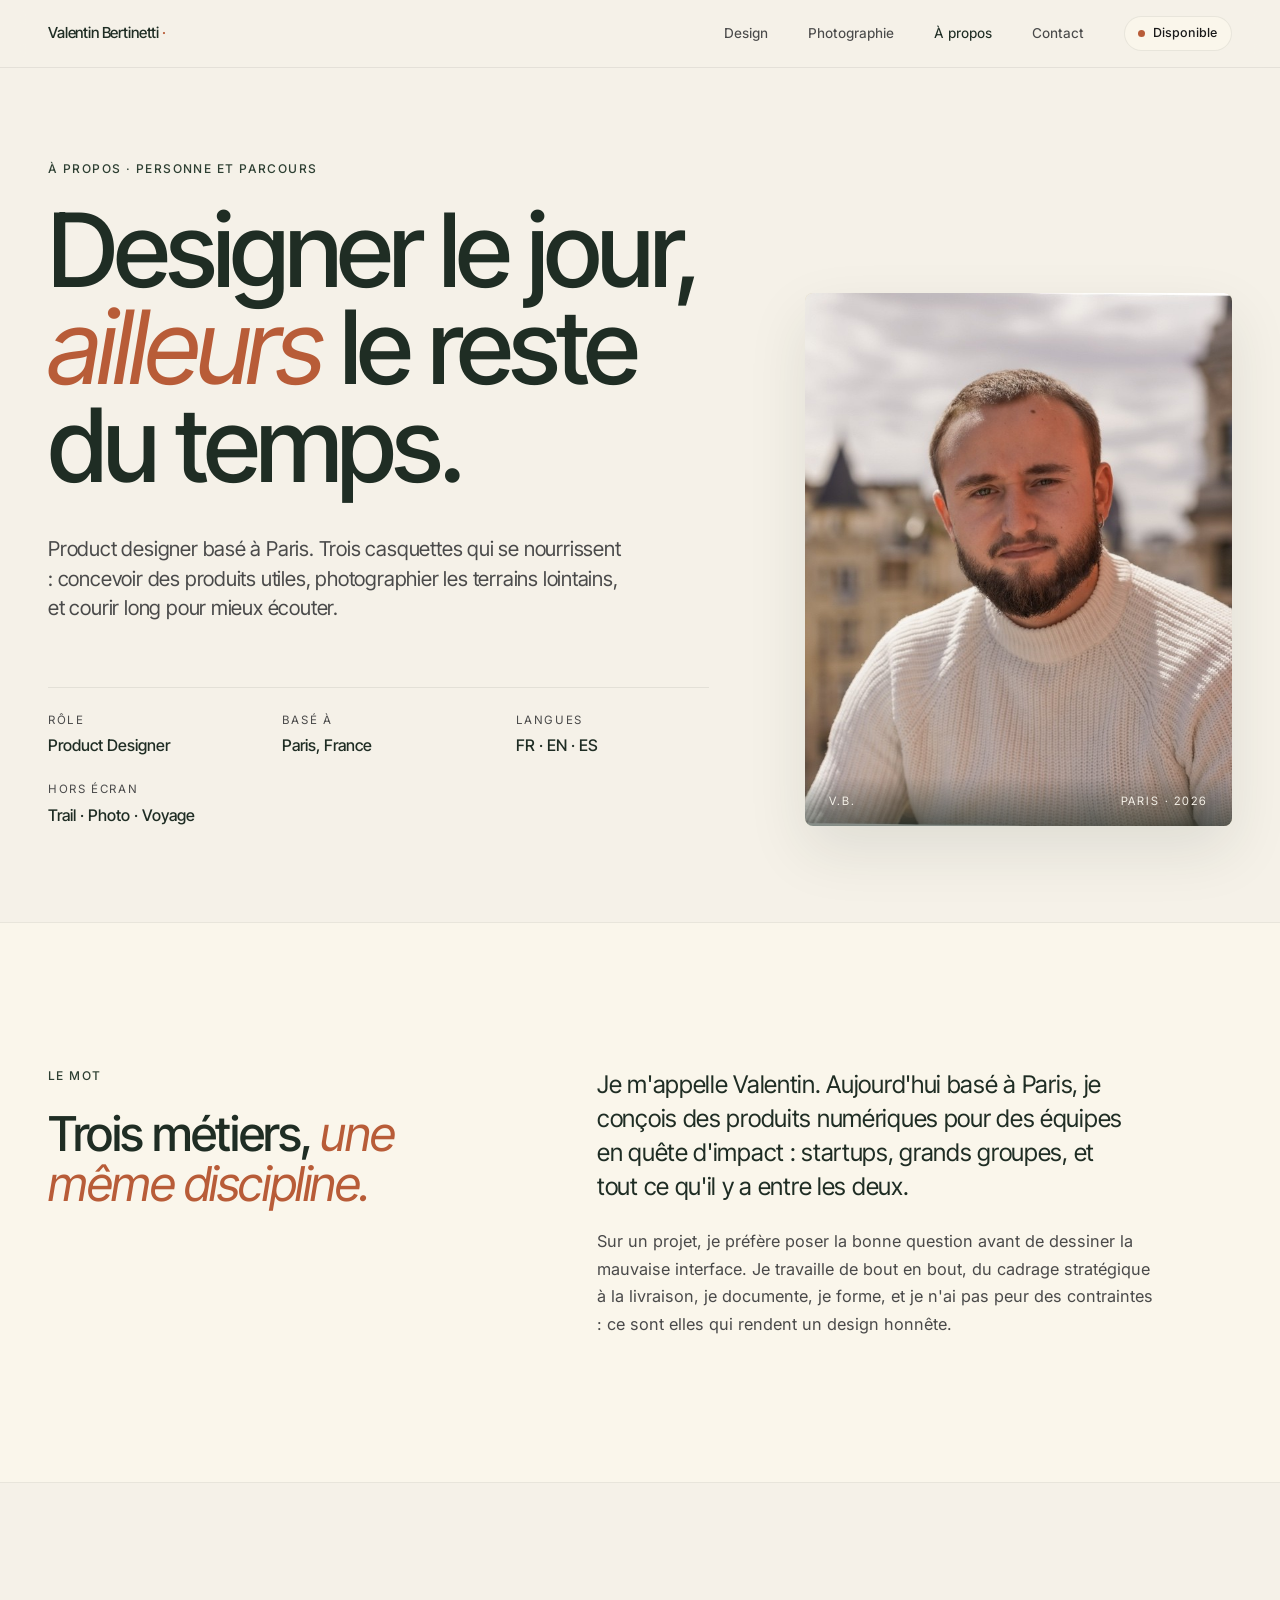
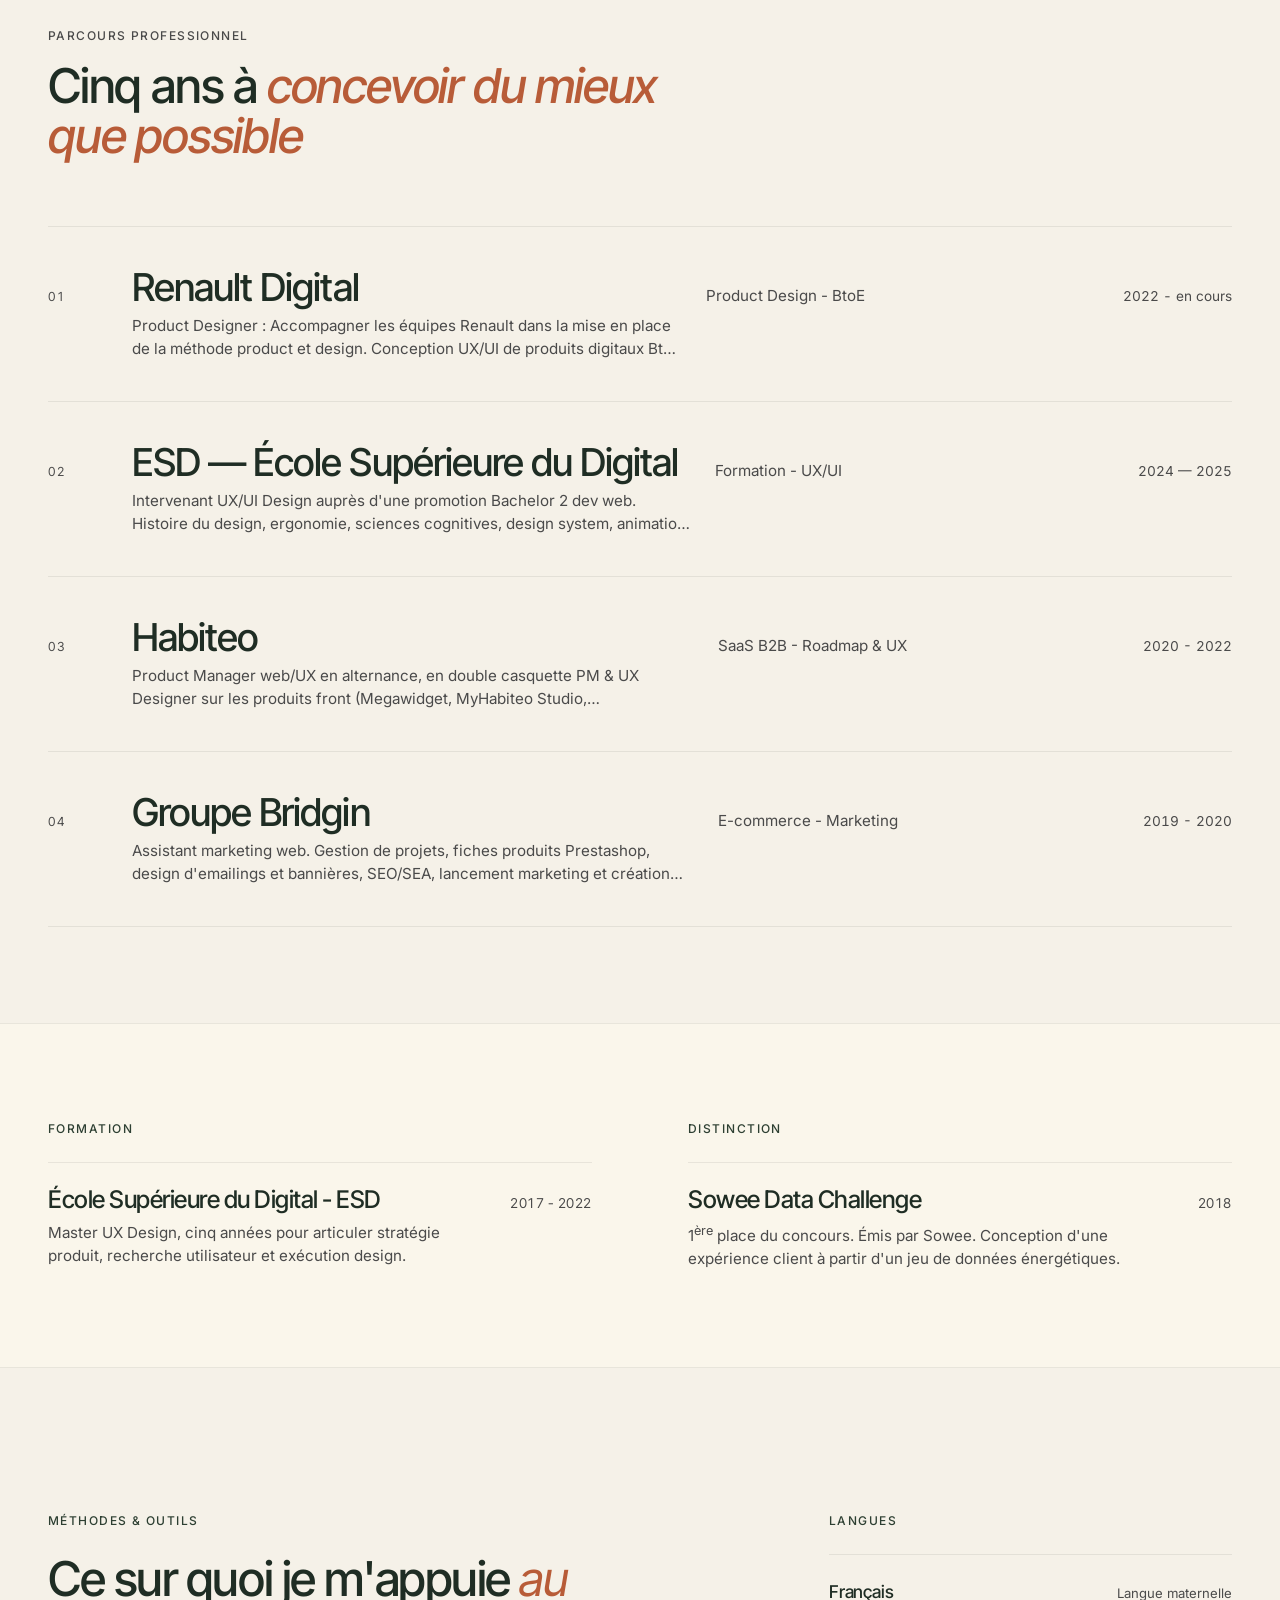
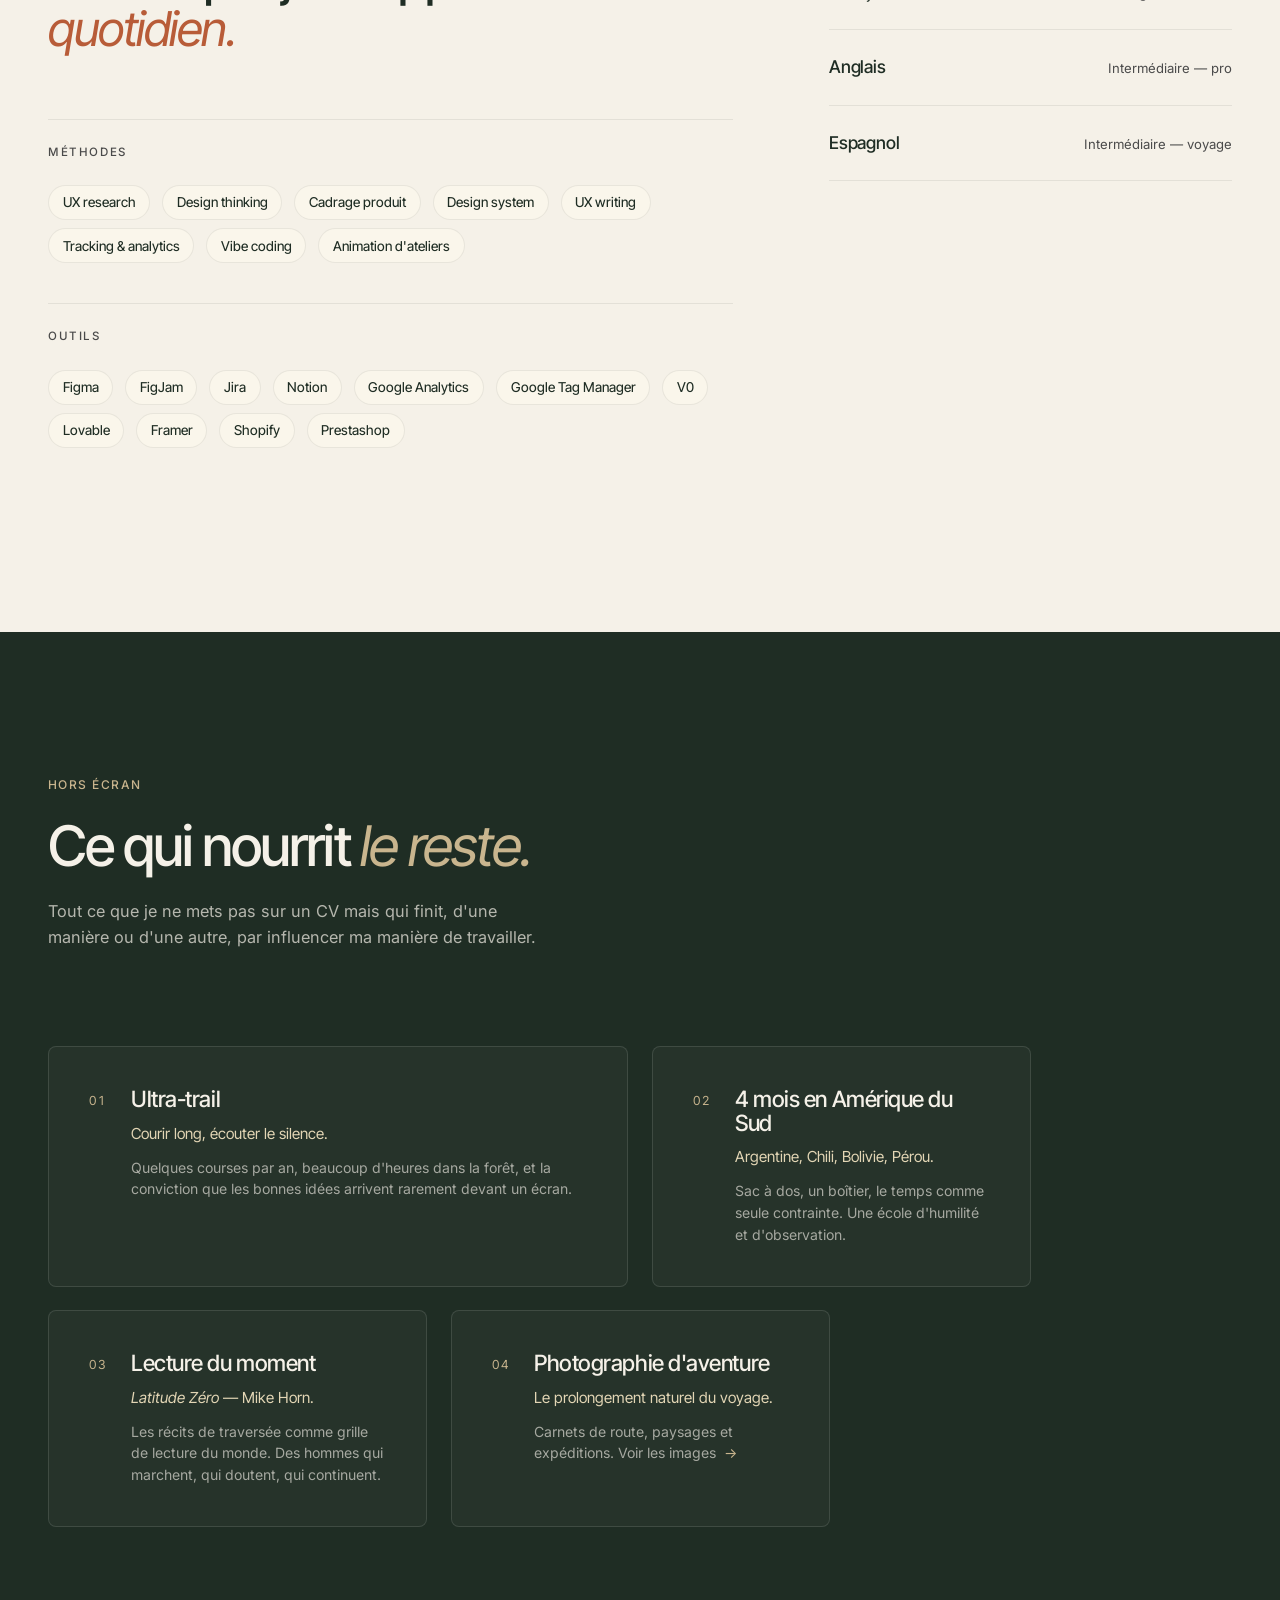
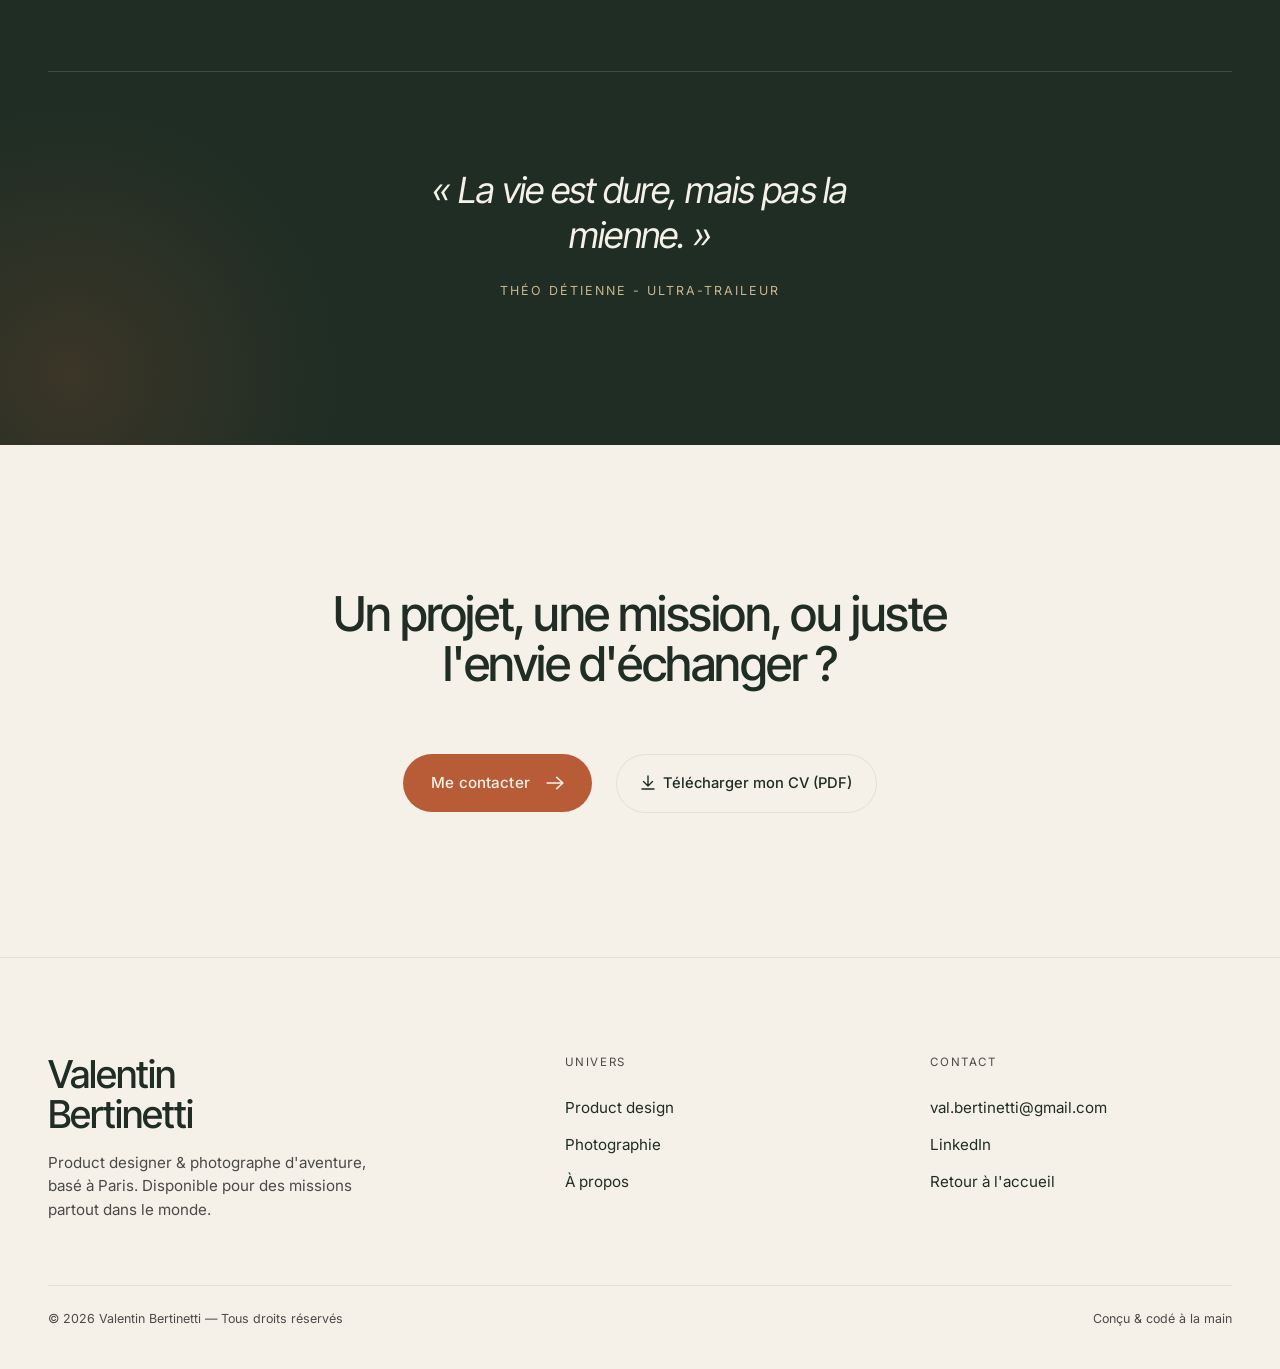
==== a-propos.html @ d08aafba "V1" ====
<!DOCTYPE html>
<html lang="fr">
<head>
    <meta name="robots" content="noindex">
    <meta charset="UTF-8">
    <meta name="viewport" content="width=device-width, initial-scale=1.0">
    <title>Valentin Bertinetti — À propos</title>
    <meta name="description" content="Product designer, photographe d'aventure et ultra-traileur. Parcours, valeurs et hors-écran de Valentin Bertinetti.">

    <link rel="preconnect" href="https://fonts.googleapis.com">
    <link rel="preconnect" href="https://fonts.gstatic.com" crossorigin>
    <link href="https://fonts.googleapis.com/css2?family=Inter+Tight:ital,wght@0,400;0,500;0,600;1,400&family=Inter:wght@400;450;500&display=swap" rel="stylesheet">

    <link rel="stylesheet" href="assets/css/styles.css">
</head>
<body class="page">

    <header class="site-header">
        <div class="site-header__inner">
            <a href="index.html" class="site-header__brand">
                Valentin Bertinetti<span class="site-header__brand-mark"> ·</span>
            </a>
            <nav class="site-header__nav" aria-label="Navigation principale">
                <a href="design.html" class="site-header__link site-header__link--secondary">Design</a>
                <a href="photography.html" class="site-header__link site-header__link--secondary">Photographie</a>
                <a href="a-propos.html" class="site-header__link is-active">À propos</a>
                <a href="#contact" class="site-header__link site-header__link--secondary">Contact</a>
                <a href="#contact" class="site-header__status">
                    <span class="site-header__status-dot"></span>
                    <span>Disponible</span>
                </a>
                <button class="site-header__burger" aria-label="Ouvrir le menu" aria-expanded="false" aria-controls="site-nav-overlay" type="button">
                    <span class="site-header__burger-line"></span>
                    <span class="site-header__burger-line"></span>
                </button>
            </nav>
        </div>

        <!-- Overlay menu mobile -->
        <div class="site-header__overlay" id="site-nav-overlay" aria-hidden="true">
            <nav class="site-header__overlay-nav" aria-label="Menu mobile">
                <ul class="site-header__overlay-list">
                    <li><a href="design.html" class="site-header__overlay-link "><span class="site-header__overlay-list-num">01</span>Design</a></li>
                    <li><a href="photography.html" class="site-header__overlay-link "><span class="site-header__overlay-list-num">02</span>Photographie</a></li>
                    <li><a href="a-propos.html" class="site-header__overlay-link is-active"><span class="site-header__overlay-list-num">03</span>À propos</a></li>
                    <li><a href="#contact" class="site-header__overlay-link"><span class="site-header__overlay-list-num">04</span>Contact</a></li>
                </ul>
            </nav>
            <div class="site-header__overlay-footer">
                <a href="mailto:val.bertinetti@gmail.com">val.bertinetti@gmail.com</a>
                <a href="https://www.linkedin.com/in/valentin-bertinetti/" target="_blank" rel="noopener noreferrer">LinkedIn</a>
            </div>
        </div>
    </header>

    <main>

        <!-- Hero -->
        <section class="about-hero">
            <div class="about-hero__inner">

                <div class="about-hero__text">
                    <div class="about-hero__eyebrow eyebrow reveal">À propos · Personne et parcours</div>
                    <h1 class="about-hero__title reveal reveal-delay-1">
                        Designer le jour,<br>
                        <em>ailleurs</em> le reste du temps.
                    </h1>
                    <p class="about-hero__lead reveal reveal-delay-2">
                        Product designer basé à Paris. Trois casquettes qui se nourrissent : concevoir des produits utiles, photographier les terrains lointains, et courir long pour mieux écouter.
                    </p>

                    <div class="about-hero__meta reveal reveal-delay-3">
                        <div class="about-hero__meta-item">
                            <span class="about-hero__meta-label">Rôle</span>
                            <span class="about-hero__meta-value">Product Designer</span>
                        </div>
                        <div class="about-hero__meta-item">
                            <span class="about-hero__meta-label">Basé à</span>
                            <span class="about-hero__meta-value">Paris, France</span>
                        </div>
                        <div class="about-hero__meta-item">
                            <span class="about-hero__meta-label">Langues</span>
                            <span class="about-hero__meta-value">FR · EN · ES</span>
                        </div>
                        <div class="about-hero__meta-item">
                            <span class="about-hero__meta-label">Hors écran</span>
                            <span class="about-hero__meta-value">Trail · Photo · Voyage</span>
                        </div>
                    </div>
                </div>

                <div class="about-hero__portrait reveal reveal-delay-2">
                    <img src="assets/images/portrait-valentin.jpg" alt="Portrait de Valentin Bertinetti" loading="eager" />
                    <div class="about-hero__portrait-caption" aria-hidden="true">
                        <span>V.B.</span>
                        <span>Paris · 2026</span>
                    </div>
                </div>

            </div>
        </section>

        <!-- Le mot — narratif -->
        <section class="about-word">
            <div class="about-word__inner">
                <div class="about-word__col-aside reveal">
                    <div class="eyebrow about-word__eyebrow">Le mot</div>
                    <h2 class="about-word__title">
                        Trois métiers, <em>une même discipline.</em>
                    </h2>
                </div>

                <div class="about-word__col-main">
                    <p class="about-word__lead reveal">
                        Je m'appelle Valentin. Aujourd'hui basé à Paris, je conçois des produits numériques pour des équipes en quête d'impact : startups, grands groupes, et tout ce qu'il y a entre les deux.
                    </p>
                    <p class="about-word__body reveal">
                        Sur un projet, je préfère poser la bonne question avant de dessiner la mauvaise interface. Je travaille de bout en bout, du cadrage stratégique à la livraison, je documente, je forme, et je n'ai pas peur des contraintes : ce sont elles qui rendent un design honnête.
                    </p>
                </div>
            </div>
        </section>

        <!-- Parcours — index éditorial -->
        <section class="about-cv" id="parcours">
            <header class="palt-header reveal">
                <span class="eyebrow">Parcours professionnel</span>
                <h2 class="palt-header__title">Cinq ans à <em>concevoir du mieux que possible</em></h2>
            </header>

            <ul class="pindex__list">

                <li class="pindex__item reveal">
                    <div class="pindex__link pindex__link--static">
                        <span class="pindex__num">01</span>
                        <div class="pindex__main">
                            <span class="pindex__title">Renault Digital</span>
                            <p class="pindex__desc">Product Designer : Accompagner les équipes Renault dans la mise en place de la méthode product et design. Conception UX/UI de produits digitaux BtoE : arborescence, parcours, contenu, UI, vibe coding et acculturation design des équipes projet.</p>
                        </div>
                        <span class="pindex__cat">Product Design - BtoE</span>
                        <span class="pindex__year">2022 - en cours</span>
                    </div>
                </li>

                <li class="pindex__item reveal">
                    <div class="pindex__link pindex__link--static">
                        <span class="pindex__num">02</span>
                        <div class="pindex__main">
                            <span class="pindex__title">ESD — École Supérieure du Digital</span>
                            <p class="pindex__desc">Intervenant UX/UI Design auprès d'une promotion Bachelor 2 dev web. Histoire du design, ergonomie, sciences cognitives, design system, animation d'un projet de design, d'un cours d'UI étendu à un programme UX/UI complet.</p>
                        </div>
                        <span class="pindex__cat">Formation - UX/UI</span>
                        <span class="pindex__year">2024 — 2025</span>
                    </div>
                </li>

                <li class="pindex__item reveal">
                    <div class="pindex__link pindex__link--static">
                        <span class="pindex__num">03</span>
                        <div class="pindex__main">
                            <span class="pindex__title">Habiteo</span>
                            <p class="pindex__desc">Product Manager web/UX en alternance, en double casquette PM &amp; UX Designer sur les produits front (Megawidget, MyHabiteo Studio, Configurateur). Recherche utilisateur, prototypage, backlog, spécifications, tracking GTM, formation des équipes.</p>
                        </div>
                        <span class="pindex__cat">SaaS B2B - Roadmap &amp; UX</span>
                        <span class="pindex__year">2020 - 2022</span>
                    </div>
                </li>

                <li class="pindex__item reveal">
                    <div class="pindex__link pindex__link--static">
                        <span class="pindex__num">04</span>
                        <div class="pindex__main">
                            <span class="pindex__title">Groupe Bridgin</span>
                            <p class="pindex__desc">Assistant marketing web. Gestion de projets, fiches produits Prestashop, design d'emailings et bannières, SEO/SEA, lancement marketing et création vidéo motion design. Premiers réflexes produit en environnement e-commerce.</p>
                        </div>
                        <span class="pindex__cat">E-commerce - Marketing</span>
                        <span class="pindex__year">2019 - 2020</span>
                    </div>
                </li>

            </ul>
        </section>

        <!-- Formation & distinction -->
        <section class="about-edu" id="formation">
            <div class="about-edu__inner">

                <div class="about-edu__block reveal">
                    <div class="eyebrow about-edu__eyebrow">Formation</div>
                    <div class="about-edu__row">
                        <div class="about-edu__main">
                            <h3 class="about-edu__title">École Supérieure du Digital - ESD</h3>
                            <p class="about-edu__desc">Master UX Design, cinq années pour articuler stratégie produit, recherche utilisateur et exécution design.</p>
                        </div>
                        <span class="about-edu__year">2017 - 2022</span>
                    </div>
                </div>

                <div class="about-edu__block reveal">
                    <div class="eyebrow about-edu__eyebrow">Distinction</div>
                    <div class="about-edu__row">
                        <div class="about-edu__main">
                            <h3 class="about-edu__title">Sowee Data Challenge</h3>
                            <p class="about-edu__desc">1<sup>ère</sup> place du concours. Émis par Sowee. Conception d'une expérience client à partir d'un jeu de données énergétiques.</p>
                        </div>
                        <span class="about-edu__year">2018</span>
                    </div>
                </div>

            </div>
        </section>

        <!-- Compétences & langues -->
        <section class="about-skills">
            <div class="about-skills__inner">

                <div class="about-skills__col reveal">
                    <div class="eyebrow about-skills__eyebrow">Méthodes &amp; outils</div>
                    <h2 class="about-skills__title">Ce sur quoi je m'appuie <em>au quotidien.</em></h2>

                    <div class="about-skills__group">
                        <span class="about-skills__group-label">Méthodes</span>
                        <ul class="about-skills__chips">
                            <li>UX research</li>
                            <li>Design thinking</li>
                            <li>Cadrage produit</li>
                            <li>Design system</li>
                            <li>UX writing</li>
                            <li>Tracking &amp; analytics</li>
                            <li>Vibe coding</li>
                            <li>Animation d'ateliers</li>
                        </ul>
                    </div>

                    <div class="about-skills__group">
                        <span class="about-skills__group-label">Outils</span>
                        <ul class="about-skills__chips">
                            <li>Figma</li>
                            <li>FigJam</li>
                            <li>Jira</li>
                            <li>Notion</li>
                            <li>Google Analytics</li>
                            <li>Google Tag Manager</li>
                            <li>V0</li>
                            <li>Lovable</li>
                            <li>Framer</li>
                            <li>Shopify</li>
                            <li>Prestashop</li>
                        </ul>
                    </div>
                </div>

                <div class="about-skills__col about-skills__col--aside reveal">
                    <div class="eyebrow about-skills__eyebrow">Langues</div>
                    <ul class="about-langs">
                        <li class="about-langs__item">
                            <span class="about-langs__name">Français</span>
                            <span class="about-langs__level">Langue maternelle</span>
                        </li>
                        <li class="about-langs__item">
                            <span class="about-langs__name">Anglais</span>
                            <span class="about-langs__level">Intermédiaire — pro</span>
                        </li>
                        <li class="about-langs__item">
                            <span class="about-langs__name">Espagnol</span>
                            <span class="about-langs__level">Intermédiaire — voyage</span>
                        </li>
                    </ul>
                </div>

            </div>
        </section>

        <!-- Hors écran -->
        <section class="about-offscreen" id="hors-ecran">
            <div class="about-offscreen__inner">

                <header class="about-offscreen__header reveal">
                    <div class="eyebrow about-offscreen__eyebrow">Hors écran</div>
                    <h2 class="about-offscreen__title">Ce qui nourrit <em>le reste.</em></h2>
                    <p class="about-offscreen__intro">
                        Tout ce que je ne mets pas sur un CV mais qui finit, d'une manière ou d'une autre, par influencer ma manière de travailler.
                    </p>
                </header>

                <ul class="about-offscreen__list">

                    <li class="about-card about-card--lg reveal">
                        <span class="about-card__num">01</span>
                        <div class="about-card__body">
                            <h3 class="about-card__name">Ultra-trail</h3>
                            <p class="about-card__lead">Courir long, écouter le silence.</p>
                            <p class="about-card__desc">Quelques courses par an, beaucoup d'heures dans la forêt, et la conviction que les bonnes idées arrivent rarement devant un écran.</p>
                        </div>
                    </li>

                    <li class="about-card reveal">
                        <span class="about-card__num">02</span>
                        <div class="about-card__body">
                            <h3 class="about-card__name">4 mois en Amérique du Sud</h3>
                            <p class="about-card__lead">Argentine, Chili, Bolivie, Pérou.</p>
                            <p class="about-card__desc">Sac à dos, un boîtier, le temps comme seule contrainte. Une école d'humilité et d'observation.</p>
                        </div>
                    </li>

                    <li class="about-card reveal">
                        <span class="about-card__num">03</span>
                        <div class="about-card__body">
                            <h3 class="about-card__name">Lecture du moment</h3>
                            <p class="about-card__lead"><em>Latitude Zéro</em> — Mike Horn.</p>
                            <p class="about-card__desc">Les récits de traversée comme grille de lecture du monde. Des hommes qui marchent, qui doutent, qui continuent.</p>
                        </div>
                    </li>

                    <li class="about-card about-card--link reveal">
                        <a href="photography.html" class="about-card__link">
                            <span class="about-card__num">04</span>
                            <div class="about-card__body">
                                <h3 class="about-card__name">Photographie d'aventure</h3>
                                <p class="about-card__lead">Le prolongement naturel du voyage.</p>
                                <p class="about-card__desc">Carnets de route, paysages et expéditions. Voir les images <span class="about-card__arrow">→</span></p>
                            </div>
                        </a>
                    </li>

                </ul>

                <figure class="about-quote reveal">
                    <blockquote class="about-quote__text">
                        « La vie est dure, mais pas la mienne. »
                    </blockquote>
                    <figcaption class="about-quote__cite">
                        Théo Détienne - ultra-traileur
                    </figcaption>
                </figure>

            </div>
        </section>

        <!-- CTA final -->
        <section class="about-contact" id="contact">
            <div class="about-contact__inner reveal">
                <p class="about-contact__text">
                    Un projet, une mission, ou juste l'envie d'échanger ?
                </p>
                <div class="about-contact__actions">
                    <a href="mailto:val.bertinetti@gmail.com" class="cta-button">
                        Me contacter
                        <svg class="cta-button__arrow" width="18" height="14" viewBox="0 0 16 12" fill="none" xmlns="http://www.w3.org/2000/svg" aria-hidden="true">
                            <path d="M9.5 1L15 6M15 6L9.5 11M15 6H1" stroke="currentColor" stroke-width="1.4" stroke-linecap="round" stroke-linejoin="round"/>
                        </svg>
                    </a>
                    <a href="assets/cv/cv-valentin-bertinetti.pdf" class="about-contact__secondary" download>
                        <svg width="14" height="16" viewBox="0 0 14 16" fill="none" xmlns="http://www.w3.org/2000/svg" aria-hidden="true">
                            <path d="M7 1V11M7 11L2.5 6.5M7 11L11.5 6.5M1 14H13" stroke="currentColor" stroke-width="1.4" stroke-linecap="round" stroke-linejoin="round"/>
                        </svg>
                        Télécharger mon CV (PDF)
                    </a>
                </div>
            </div>
        </section>

    </main>

    <footer class="site-footer">
        <div class="site-footer__inner">
            <div>
                <div class="site-footer__brand-name">Valentin<br>Bertinetti</div>
                <p class="site-footer__tagline">Product designer & photographe d'aventure, basé à Paris. Disponible pour des missions partout dans le monde.</p>
            </div>
            <div>
                <div class="site-footer__col-title">Univers</div>
                <ul class="site-footer__list">
                    <li><a href="design.html">Product design</a></li>
                    <li><a href="photography.html">Photographie</a></li>
                    <li><a href="a-propos.html">À propos</a></li>
                </ul>
            </div>
            <div>
                <div class="site-footer__col-title">Contact</div>
                <ul class="site-footer__list">
                    <li><a href="mailto:val.bertinetti@gmail.com">val.bertinetti@gmail.com</a></li>
                    <li><a href="https://www.linkedin.com/in/valentin-bertinetti/" target="_blank" rel="noopener noreferrer">LinkedIn</a></li>
                    <li><a href="index.html">Retour à l'accueil</a></li>
                </ul>
            </div>
        </div>
        <div class="site-footer__bottom">
            <span>© 2026 Valentin Bertinetti — Tous droits réservés</span>
            <span>Conçu &amp; codé à la main</span>
        </div>
    </footer>

    <script src="assets/js/main.js" defer></script>
</body>
</html>
---- assets/css/styles.css ----
/* ============================================
   Valentin Bertinetti — Portfolio
   Design tokens & shared styles
   ============================================ */

:root {
    /* Couleurs */
    --color-ivory: #F5F1E8;
    --color-ivory-soft: #FAF6EB;
    --color-forest: #2D3F32;
    --color-forest-deep: #1F2D24;
    --color-sand: #C9B58E;
    --color-sand-soft: #E3D6B5;
    --color-ink: #1A1A1A;
    --color-ink-soft: #4A4A4A;
    --color-ember: #B85C38;
    --color-line: rgba(26, 26, 26, 0.08);

    /* Typographie */
    --font-display: 'Inter Tight', -apple-system, BlinkMacSystemFont, system-ui, sans-serif;
    --font-body: 'Inter', -apple-system, BlinkMacSystemFont, system-ui, sans-serif;

    /* Espacements */
    --space-3xs: 0.25rem;
    --space-2xs: 0.5rem;
    --space-xs: 0.75rem;
    --space-sm: 1rem;
    --space-md: 1.5rem;
    --space-lg: 2.5rem;
    --space-xl: 4rem;
    --space-2xl: 6rem;
    --space-3xl: 9rem;

    /* Layout */
    --max-width: 1440px;
    --gutter: clamp(1.25rem, 4vw, 3rem);
    --radius-sm: 4px;
    --radius-md: 8px;
    --radius-lg: 16px;

    /* Animations */
    --ease-out: cubic-bezier(0.22, 1, 0.36, 1);
    --ease-in-out: cubic-bezier(0.65, 0, 0.35, 1);
    --duration-fast: 200ms;
    --duration-base: 400ms;
    --duration-slow: 800ms;
}

/* ============================================
   Reset & base
   ============================================ */
*,
*::before,
*::after {
    margin: 0;
    padding: 0;
    box-sizing: border-box;
}

html {
    scroll-behavior: smooth;
    -webkit-font-smoothing: antialiased;
    -moz-osx-font-smoothing: grayscale;
    text-rendering: optimizeLegibility;
}

body {
    font-family: var(--font-body);
    font-size: 16px;
    line-height: 1.5;
    color: var(--color-ink);
    background: var(--color-ivory);
    overflow-x: hidden;
}

img {
    max-width: 100%;
    display: block;
}

a {
    color: inherit;
    text-decoration: none;
}

button {
    font-family: inherit;
    cursor: pointer;
    border: none;
    background: none;
    color: inherit;
}

::selection {
    background: var(--color-forest);
    color: var(--color-ivory);
}

/* ============================================
   Typographie
   ============================================ */
h1, h2, h3, h4, h5 {
    font-family: var(--font-display);
    font-weight: 500;
    letter-spacing: -0.02em;
    line-height: 1.05;
    color: var(--color-forest-deep);
}

.eyebrow {
    font-size: 0.75rem;
    font-weight: 500;
    letter-spacing: 0.12em;
    text-transform: uppercase;
    color: var(--color-ink-soft);
}

/* ============================================
   Layout helpers
   ============================================ */
.container {
    max-width: var(--max-width);
    margin: 0 auto;
    padding: 0 var(--gutter);
}

/* ============================================
   HOMEPAGE — Split 50/50
   ============================================ */
.home {
    height: 100vh;
    height: 100dvh;
    overflow: hidden;
    position: relative;
}

.home__brand {
    position: fixed;
    top: var(--space-md);
    left: var(--gutter);
    z-index: 10;
    font-family: var(--font-display);
    font-weight: 500;
    font-size: 0.95rem;
    letter-spacing: -0.01em;
    color: var(--color-ivory);
    mix-blend-mode: difference;
}

.home__status {
    position: fixed;
    top: var(--space-md);
    right: var(--gutter);
    z-index: 10;
    display: flex;
    align-items: center;
    gap: var(--space-2xs);
    padding: 0.5rem 0.85rem;
    background: var(--color-ivory);
    border: 1px solid var(--color-line);
    border-radius: 100px;
    font-size: 0.78rem;
    font-weight: 500;
    color: var(--color-ink);
    transition: transform var(--duration-base) var(--ease-out);
}

.home__status:hover {
    transform: translateY(-2px);
}

.home__status-dot {
    width: 7px;
    height: 7px;
    background: var(--color-ember);
    border-radius: 50%;
    box-shadow: 0 0 0 0 rgba(184, 92, 56, 0.6);
    animation: pulse 2.4s var(--ease-out) infinite;
}

@keyframes pulse {
    0%, 100% { box-shadow: 0 0 0 0 rgba(184, 92, 56, 0.6); }
    50% { box-shadow: 0 0 0 6px rgba(184, 92, 56, 0); }
}

.split {
    display: flex;
    height: 100vh;
    height: 100dvh;
    width: 100%;
    position: relative;
}

.split__half {
    flex: 1;
    position: relative;
    overflow: hidden;
    display: flex;
    align-items: flex-end;
    transition: flex var(--duration-slow) var(--ease-out);
    cursor: pointer;
}

.split__half::before {
    content: '';
    position: absolute;
    inset: 0;
    background: linear-gradient(180deg, rgba(31, 45, 36, 0.25) 0%, rgba(31, 45, 36, 0.85) 100%);
    z-index: 2;
    transition: background var(--duration-base) var(--ease-out);
}

.split__media {
    position: absolute;
    inset: 0;
    z-index: 1;
    background-size: cover;
    background-position: center;
    transition: transform var(--duration-slow) var(--ease-out);
    will-change: transform;
}

.split__half--design .split__media {
    background-image: linear-gradient(135deg, #2D3F32 0%, #4A6B52 100%),
                      url("/Users/bertinettivalentin/Portefolio/assets/images/threepercent.png");
    background-blend-mode: multiply;
    background-image: url("/Users/bertinettivalentin/Portefolio/assets/images/threepercent.png");
}

.split__half--photo .split__media {
    background-image: url('/Users/bertinettivalentin/Portefolio/assets/images/salkantay.jpg');
}

.split__half:hover {
    flex: 1.4;
}

.split__half:hover .split__media {
    transform: scale(1.04);
}

.split__half:hover::before {
    background: linear-gradient(180deg, rgba(31, 45, 36, 0.15) 0%, rgba(31, 45, 36, 0.7) 100%);
}

.split__content {
    position: relative;
    z-index: 3;
    padding: var(--gutter);
    padding-bottom: var(--space-xl);
    width: 100%;
    color: var(--color-ivory);
}

.split__eyebrow {
    font-size: 0.72rem;
    font-weight: 500;
    letter-spacing: 0.16em;
    text-transform: uppercase;
    color: var(--color-sand-soft);
    margin-bottom: var(--space-sm);
    opacity: 0.85;
}

.split__title {
    font-family: var(--font-display);
    font-weight: 500;
    font-size: clamp(2.5rem, 6vw, 5rem);
    letter-spacing: -0.025em;
    line-height: 0.95;
    color: var(--color-ivory);
    margin-bottom: var(--space-md);
    transition: transform var(--duration-base) var(--ease-out);
}

.split__half:hover .split__title {
    transform: translateY(-4px);
}

.split__desc {
    max-width: 32ch;
    font-size: 0.95rem;
    line-height: 1.55;
    color: rgba(245, 241, 232, 0.78);
    margin-bottom: var(--space-md);
}

.split__cta {
    display: inline-flex;
    align-items: center;
    gap: var(--space-2xs);
    font-size: 0.85rem;
    font-weight: 500;
    letter-spacing: 0.04em;
    color: var(--color-ivory);
    border-bottom: 1px solid rgba(245, 241, 232, 0.4);
    padding-bottom: 4px;
    transition: border-color var(--duration-base) var(--ease-out),
                gap var(--duration-base) var(--ease-out);
}

.split__half:hover .split__cta {
    border-color: var(--color-ivory);
    gap: var(--space-sm);
}

.split__divider {
    position: absolute;
    top: 0;
    left: 50%;
    transform: translateX(-50%);
    width: 1px;
    height: 100%;
    background: rgba(245, 241, 232, 0.15);
    z-index: 4;
    pointer-events: none;
    transition: opacity var(--duration-base) var(--ease-out);
}

.split:hover .split__divider {
    opacity: 0;
}

.home__intro {
    position: fixed;
    top: 50%;
    left: 50%;
    transform: translate(-50%, -50%);
    z-index: 5;
    text-align: center;
    pointer-events: none;
    color: var(--color-ivory);
    mix-blend-mode: difference;
    transition: opacity var(--duration-base) var(--ease-out);
}

.home__intro-name {
    font-family: var(--font-display);
    font-size: clamp(1rem, 1.4vw, 1.15rem);
    font-weight: 500;
    letter-spacing: 0.02em;
    margin-bottom: 0.4rem;
}

.home__intro-tagline {
    font-size: 0.78rem;
    letter-spacing: 0.14em;
    text-transform: uppercase;
    opacity: 0.7;
}

.split:hover ~ .home__intro {
    opacity: 0;
}

.home__footer {
    position: fixed;
    bottom: var(--space-md);
    left: 0;
    right: 0;
    z-index: 6;
    display: flex;
    justify-content: space-between;
    align-items: center;
    padding: 0 var(--gutter);
    color: var(--color-ivory);
    mix-blend-mode: difference;
    font-size: 0.78rem;
    pointer-events: none;
}

.home__footer a {
    pointer-events: auto;
    border-bottom: 1px solid transparent;
    padding-bottom: 2px;
    transition: border-color var(--duration-base) var(--ease-out);
}

.home__footer a:hover {
    border-color: currentColor;
}

.home__footer-left,
.home__footer-right {
    display: flex;
    gap: var(--space-md);
}

/* ============================================
   PAGE — Product Design
   ============================================ */
.page {
    min-height: 100vh;
    background: var(--color-ivory);
}

/* Header */
.site-header {
    position: fixed;
    top: 0;
    left: 0;
    right: 0;
    z-index: 50;
    padding: var(--space-sm) var(--gutter);
    background: rgba(245, 241, 232, 0.85);
    backdrop-filter: blur(12px);
    -webkit-backdrop-filter: blur(12px);
    border-bottom: 1px solid var(--color-line);
    transition: transform var(--duration-base) var(--ease-out);
}

.site-header__inner {
    display: flex;
    justify-content: space-between;
    align-items: center;
    max-width: var(--max-width);
    margin: 0 auto;
}

.site-header__brand {
    font-family: var(--font-display);
    font-weight: 500;
    font-size: 0.95rem;
    letter-spacing: -0.01em;
    color: var(--color-forest-deep);
}

.site-header__brand-mark {
    color: var(--color-ember);
}

.site-header__nav {
    display: flex;
    gap: var(--space-lg);
    align-items: center;
}

.site-header__link {
    font-size: 0.85rem;
    font-weight: 450;
    color: var(--color-ink-soft);
    transition: color var(--duration-fast) var(--ease-out);
}

.site-header__link:hover,
.site-header__link.is-active {
    color: var(--color-forest-deep);
}

.site-header__status {
    display: inline-flex;
    align-items: center;
    gap: var(--space-2xs);
    padding: 0.45rem 0.85rem;
    border: 1px solid var(--color-line);
    border-radius: 100px;
    font-size: 0.78rem;
    font-weight: 500;
    color: var(--color-ink);
    background: var(--color-ivory-soft);
    transition: transform var(--duration-base) var(--ease-out),
                border-color var(--duration-base) var(--ease-out);
}

.site-header__status:hover {
    transform: translateY(-1px);
    border-color: var(--color-forest);
}

.site-header__status-dot {
    width: 7px;
    height: 7px;
    background: var(--color-ember);
    border-radius: 50%;
    box-shadow: 0 0 0 0 rgba(184, 92, 56, 0.6);
    animation: pulse 2.4s var(--ease-out) infinite;
}

/* Hero design */
.design-hero {
    padding: calc(var(--space-3xl) + 2rem) var(--gutter) var(--space-3xl);
    max-width: var(--max-width);
    margin: 0 auto;
    position: relative;
}

.design-hero__eyebrow {
    margin-bottom: var(--space-md);
    color: var(--color-forest);
}

.design-hero__title {
    font-size: clamp(3rem, 9vw, 8.5rem);
    font-weight: 500;
    line-height: 0.92;
    letter-spacing: -0.04em;
    color: var(--color-forest-deep);
    max-width: 18ch;
    margin-bottom: var(--space-xl);
}

.design-hero__title em {
    font-style: italic;
    font-weight: 400;
    color: var(--color-ember);
}

.design-hero__meta {
    display: grid;
    grid-template-columns: repeat(auto-fit, minmax(200px, 1fr));
    gap: var(--space-lg);
    padding-top: var(--space-md);
    border-top: 1px solid var(--color-line);
    max-width: 900px;
}

.design-hero__meta-item {
    display: flex;
    flex-direction: column;
    gap: var(--space-2xs);
}

.design-hero__meta-label {
    font-size: 0.72rem;
    letter-spacing: 0.14em;
    text-transform: uppercase;
    color: var(--color-ink-soft);
}

.design-hero__meta-value {
    font-family: var(--font-display);
    font-size: 1.05rem;
    font-weight: 500;
    color: var(--color-forest-deep);
}

/* Section header */
.section-header {
    display: flex;
    justify-content: space-between;
    align-items: end;
    gap: var(--space-lg);
    padding: 0 var(--gutter);
    max-width: var(--max-width);
    margin: 0 auto var(--space-xl);
    flex-wrap: wrap;
}

.section-header__title {
    font-size: clamp(1.75rem, 3.5vw, 2.75rem);
    font-weight: 500;
    letter-spacing: -0.025em;
    color: var(--color-forest-deep);
}

.section-header__count {
    font-family: var(--font-display);
    font-size: 0.85rem;
    color: var(--color-ink-soft);
    letter-spacing: 0.04em;
}

/* Projects grid — asymmetric editorial */
.projects {
    padding: var(--space-2xl) 0;
}

.projects__grid {
    display: grid;
    grid-template-columns: repeat(12, 1fr);
    gap: var(--space-2xl) var(--space-md);
    padding: 0 var(--gutter);
    max-width: var(--max-width);
    margin: 0 auto;
}

.project {
    display: flex;
    flex-direction: column;
    gap: var(--space-md);
    cursor: pointer;
    text-decoration: none;
    color: inherit;
}

.project:nth-child(1) {
    grid-column: 1 / span 7;
}

.project:nth-child(2) {
    grid-column: 9 / span 4;
    margin-top: var(--space-2xl);
}

.project:nth-child(3) {
    grid-column: 1 / span 5;
}

.project:nth-child(4) {
    grid-column: 7 / span 6;
    margin-top: var(--space-xl);
}

.project__media {
    position: relative;
    aspect-ratio: 4 / 3;
    overflow: hidden;
    border-radius: var(--radius-md);
    background: var(--color-sand-soft);
}

.project:nth-child(2) .project__media,
.project:nth-child(3) .project__media {
    aspect-ratio: 3 / 4;
}

.project__image {
    position: absolute;
    inset: 0;
    width: 100%;
    height: 100%;
    object-fit: cover;
    transition: transform var(--duration-slow) var(--ease-out);
    will-change: transform;
}

.project:hover .project__image {
    transform: scale(1.04);
}

.project__media::after {
    content: '';
    position: absolute;
    inset: 0;
    background: linear-gradient(180deg, transparent 50%, rgba(26, 26, 26, 0.18) 100%);
    opacity: 0;
    transition: opacity var(--duration-base) var(--ease-out);
}

.project:hover .project__media::after {
    opacity: 1;
}

/* Variantes de placeholders colorés intentionnels */
.project__placeholder {
    position: absolute;
    inset: 0;
    display: flex;
    align-items: center;
    justify-content: center;
    font-family: var(--font-display);
    font-size: 4rem;
    font-weight: 500;
    color: var(--color-ivory);
    letter-spacing: -0.04em;
}

.project--green .project__placeholder { background: linear-gradient(135deg, #2D3F32 0%, #4A6B52 100%); }
.project--sand .project__placeholder { background: linear-gradient(135deg, #C9B58E 0%, #B89F70 100%); color: var(--color-forest-deep); }
.project--ember .project__placeholder { background: linear-gradient(135deg, #B85C38 0%, #8A4426 100%); }
.project--ink .project__placeholder { background: linear-gradient(135deg, #2A2A2A 0%, #4A4A4A 100%); }

.project__meta {
    display: flex;
    justify-content: space-between;
    align-items: baseline;
    gap: var(--space-md);
}

.project__title {
    font-family: var(--font-display);
    font-size: clamp(1.25rem, 2vw, 1.6rem);
    font-weight: 500;
    letter-spacing: -0.02em;
    color: var(--color-forest-deep);
}

.project__year {
    font-size: 0.85rem;
    color: var(--color-ink-soft);
    font-feature-settings: "tnum";
}

.project__context {
    font-size: 0.95rem;
    line-height: 1.55;
    color: var(--color-ink-soft);
    max-width: 52ch;
}

/* ============================================================
   Index éditorial — section projets (page design)
   ============================================================ */
.palt-header {
    padding: 0 var(--gutter);
    max-width: var(--max-width);
    margin: 0 auto var(--space-xl);
}
.palt-header .eyebrow {
    display: block;
    margin-bottom: var(--space-sm);
}
.palt-header__title {
    font-family: var(--font-display);
    font-size: clamp(1.8rem, 4vw, 3rem);
    font-weight: 500;
    letter-spacing: -0.025em;
    color: var(--color-forest-deep);
    line-height: 1.05;
    max-width: 22ch;
}
.palt-header__title em {
    font-style: italic;
    font-weight: 500;
    color: var(--color-ember);
}

.projects-alt {
    padding: var(--space-2xl) 0;
}

.projects-alt--index {
    background: var(--color-ivory);
    padding: var(--space-lg) 0 var(--space-xl);
}
.pindex__list {
    list-style: none;
    padding: 0 var(--gutter);
    margin: 0 auto;
    max-width: var(--max-width);
}
.pindex__item {
    position: relative;
    border-top: 1px solid var(--color-line);
}
.pindex__item:last-child {
    border-bottom: 1px solid var(--color-line);
}
.pindex__link {
    display: grid;
    grid-template-columns: 60px 1.4fr 1fr auto auto;
    align-items: baseline;
    gap: var(--space-md);
    padding: var(--space-lg) 0;
    text-decoration: none;
    color: var(--color-forest-deep);
    transition: padding var(--duration-base) var(--ease-out), color var(--duration-base) var(--ease-out);
}
.pindex__item:hover .pindex__link {
    padding-left: var(--space-md);
    color: var(--color-ember);
}
.pindex__num {
    font-family: var(--font-display);
    font-size: 0.78rem;
    letter-spacing: 0.18em;
    color: var(--color-ink-soft);
    text-transform: uppercase;
    font-feature-settings: "tnum";
}
.pindex__main {
    display: flex;
    flex-direction: column;
    gap: var(--space-2xs);
    min-width: 0;
}
.pindex__title {
    font-family: var(--font-display);
    font-size: clamp(1.5rem, 3vw, 2.4rem);
    font-weight: 500;
    letter-spacing: -0.025em;
    line-height: 1.05;
}
.pindex__desc {
    font-size: 0.95rem;
    line-height: 1.5;
    color: var(--color-ink-soft);
    max-width: 56ch;
    margin: 0;
    display: -webkit-box;
    -webkit-line-clamp: 2;
    -webkit-box-orient: vertical;
    overflow: hidden;
    text-overflow: ellipsis;
}
.pindex__cat {
    font-size: 0.95rem;
    color: var(--color-ink-soft);
}
.pindex__year {
    font-size: 0.85rem;
    color: var(--color-ink-soft);
    font-feature-settings: "tnum";
    white-space: nowrap;
}
.pindex__arrow {
    font-family: var(--font-display);
    font-size: 1.2rem;
    opacity: 0;
    transform: translateX(-10px);
    transition: opacity var(--duration-base) var(--ease-out), transform var(--duration-base) var(--ease-out);
}
.pindex__item:hover .pindex__arrow {
    opacity: 1;
    transform: translateX(0);
}
.pindex__preview {
    position: absolute;
    top: 50%;
    right: var(--gutter);
    width: 260px;
    aspect-ratio: 4 / 3;
    transform: translate(20px, -50%) scale(0.92);
    opacity: 0;
    pointer-events: none;
    border-radius: var(--radius-md);
    overflow: hidden;
    transition: opacity var(--duration-base) var(--ease-out), transform var(--duration-base) var(--ease-out);
    z-index: 2;
    box-shadow: 0 24px 60px rgba(26, 26, 26, 0.18);
    background: var(--color-sand-soft);
}
.pindex__preview img {
    width: 100%;
    height: 100%;
    object-fit: cover;
}
.pindex__item:hover .pindex__preview {
    opacity: 1;
    transform: translate(0, -50%) scale(1);
}
@media (max-width: 900px) {
    .pindex__link {
        grid-template-columns: 40px 1fr auto;
        grid-template-rows: auto auto;
        align-items: start;
        gap: var(--space-2xs) var(--space-md);
        padding: var(--space-md) 0;
    }
    .pindex__num {
        grid-column: 1;
        grid-row: 1;
        padding-top: 0.4rem;
    }
    .pindex__main {
        grid-column: 2;
        grid-row: 1;
    }
    .pindex__year {
        grid-column: 3;
        grid-row: 1;
        padding-top: 0.4rem;
    }
    .pindex__cat {
        grid-column: 2 / -1;
        grid-row: 2;
    }
    .pindex__arrow { display: none; }
    .pindex__desc {
        -webkit-line-clamp: unset;
        display: block;
        overflow: visible;
        max-width: none;
    }
    .pindex__preview {
        position: static;
        opacity: 1;
        transform: none;
        width: 100%;
        aspect-ratio: 16 / 10;
        margin: 0 0 var(--space-md);
        box-shadow: none;
    }
}

/* Services */
.services {
    background: var(--color-forest-deep);
    color: var(--color-ivory);
    padding: var(--space-3xl) var(--gutter);
    margin-top: var(--space-3xl);
    position: relative;
    overflow: hidden;
}

.services::before {
    content: '';
    position: absolute;
    top: -200px;
    right: -200px;
    width: 500px;
    height: 500px;
    background: radial-gradient(circle, rgba(184, 92, 56, 0.18) 0%, transparent 70%);
    pointer-events: none;
}

.services__inner {
    max-width: var(--max-width);
    margin: 0 auto;
    position: relative;
    z-index: 1;
}

.services__header {
    display: grid;
    grid-template-columns: 1fr 1fr;
    gap: var(--space-2xl);
    margin-bottom: var(--space-2xl);
    align-items: end;
}

.services__eyebrow {
    color: var(--color-sand);
    margin-bottom: var(--space-md);
}

.services__title {
    font-size: clamp(2.25rem, 5vw, 4rem);
    font-weight: 500;
    line-height: 1;
    letter-spacing: -0.03em;
    color: var(--color-ivory);
}

.services__title em {
    font-style: italic;
    font-weight: 400;
    color: var(--color-sand);
}

.services__intro {
    font-size: 1.05rem;
    line-height: 1.6;
    color: rgba(245, 241, 232, 0.75);
    max-width: 50ch;
}

.services__list {
    display: grid;
    grid-template-columns: repeat(2, 1fr);
    gap: 0;
    border-top: 1px solid rgba(245, 241, 232, 0.15);
    margin-bottom: var(--space-2xl);
}

.services__item {
    padding: var(--space-lg) 0;
    border-bottom: 1px solid rgba(245, 241, 232, 0.15);
    display: flex;
    gap: var(--space-md);
    align-items: baseline;
}

.services__item:nth-child(odd) {
    padding-right: var(--space-xl);
    border-right: 1px solid rgba(245, 241, 232, 0.15);
}

.services__item:nth-child(even) {
    padding-left: var(--space-xl);
}

.services__num {
    font-family: var(--font-display);
    font-size: 0.85rem;
    color: var(--color-sand);
    font-feature-settings: "tnum";
    flex-shrink: 0;
}

.services__name {
    font-family: var(--font-display);
    font-size: clamp(1.25rem, 2vw, 1.5rem);
    font-weight: 500;
    letter-spacing: -0.02em;
    color: var(--color-ivory);
    margin-bottom: var(--space-xs);
}

.services__desc {
    font-size: 0.92rem;
    line-height: 1.55;
    color: rgba(245, 241, 232, 0.65);
}

.services__cta-block {
    display: flex;
    justify-content: space-between;
    align-items: center;
    gap: var(--space-lg);
    padding-top: var(--space-lg);
    flex-wrap: wrap;
}

.services__cta-text {
    font-family: var(--font-display);
    font-size: clamp(1.5rem, 3vw, 2.25rem);
    font-weight: 500;
    line-height: 1.15;
    letter-spacing: -0.02em;
    color: var(--color-ivory);
    max-width: 24ch;
}

.cta-button {
    display: inline-flex;
    align-items: center;
    gap: var(--space-sm);
    padding: 1.1rem 1.75rem;
    background: var(--color-ember);
    color: var(--color-ivory);
    border-radius: 100px;
    font-size: 0.95rem;
    font-weight: 500;
    letter-spacing: 0.01em;
    transition: transform var(--duration-base) var(--ease-out),
                background var(--duration-base) var(--ease-out);
}

.cta-button:hover {
    transform: translateY(-2px);
    background: #CF6A40;
}

.cta-button__arrow {
    transition: transform var(--duration-base) var(--ease-out);
}

.cta-button:hover .cta-button__arrow {
    transform: translateX(4px);
}

/* Footer */
.site-footer {
    padding: var(--space-2xl) var(--gutter) var(--space-lg);
    background: var(--color-ivory);
    border-top: 1px solid var(--color-line);
}

.site-footer__inner {
    max-width: var(--max-width);
    margin: 0 auto;
    display: grid;
    grid-template-columns: 1.5fr 1fr 1fr;
    gap: var(--space-xl);
    margin-bottom: var(--space-xl);
}

.site-footer__brand-name {
    font-family: var(--font-display);
    font-size: clamp(1.75rem, 3vw, 2.5rem);
    font-weight: 500;
    letter-spacing: -0.025em;
    color: var(--color-forest-deep);
    line-height: 1.05;
    margin-bottom: var(--space-sm);
}

.site-footer__tagline {
    font-size: 0.95rem;
    color: var(--color-ink-soft);
    max-width: 32ch;
    line-height: 1.55;
}

.site-footer__col-title {
    font-size: 0.72rem;
    letter-spacing: 0.14em;
    text-transform: uppercase;
    color: var(--color-ink-soft);
    margin-bottom: var(--space-md);
}

.site-footer__list {
    list-style: none;
    display: flex;
    flex-direction: column;
    gap: var(--space-xs);
}

.site-footer__list a {
    font-size: 0.95rem;
    color: var(--color-forest-deep);
    border-bottom: 1px solid transparent;
    padding-bottom: 2px;
    transition: border-color var(--duration-fast) var(--ease-out);
}

.site-footer__list a:hover {
    border-color: var(--color-forest-deep);
}

.site-footer__bottom {
    max-width: var(--max-width);
    margin: 0 auto;
    padding-top: var(--space-md);
    border-top: 1px solid var(--color-line);
    display: flex;
    justify-content: space-between;
    align-items: center;
    flex-wrap: wrap;
    gap: var(--space-sm);
    font-size: 0.78rem;
    color: var(--color-ink-soft);
}

/* ============================================
   Animations au scroll
   ============================================ */
.reveal {
    opacity: 0;
    transform: translateY(24px);
    transition: opacity 1s var(--ease-out),
                transform 1s var(--ease-out);
    will-change: opacity, transform;
}

.reveal.is-visible {
    opacity: 1;
    transform: translateY(0);
}

.reveal-delay-1 { transition-delay: 80ms; }
.reveal-delay-2 { transition-delay: 160ms; }
.reveal-delay-3 { transition-delay: 240ms; }

@media (prefers-reduced-motion: reduce) {
    .reveal,
    .split__half,
    .split__media,
    .project__image,
    .home__status-dot,
    .site-header__status-dot {
        transition: none !important;
        animation: none !important;
        opacity: 1 !important;
        transform: none !important;
    }
}

/* ============================================
   Responsive
   ============================================ */
@media (max-width: 960px) {
    .design-hero__title {
        font-size: clamp(2.5rem, 11vw, 5rem);
    }

    .projects__grid {
        gap: var(--space-xl) var(--space-md);
    }

    .project:nth-child(1),
    .project:nth-child(2),
    .project:nth-child(3),
    .project:nth-child(4) {
        grid-column: 1 / -1;
        margin-top: 0;
    }

    .services__header {
        grid-template-columns: 1fr;
        gap: var(--space-md);
    }

    .services__list {
        grid-template-columns: 1fr;
    }

    .services__item:nth-child(odd) {
        padding-right: 0;
        border-right: none;
    }

    .services__item:nth-child(even) {
        padding-left: 0;
    }

    .site-footer__inner {
        grid-template-columns: 1fr 1fr;
    }
}

@media (max-width: 720px) {
    .split {
        flex-direction: column;
    }

    .split__half {
        height: 50vh;
    }

    .split__half:hover {
        flex: 1;
    }

    .split__divider {
        width: 100%;
        height: 1px;
        top: 50%;
        left: 0;
        transform: none;
    }

    .home__intro {
        top: 50%;
    }

    .site-header__nav {
        gap: var(--space-md);
    }

    .site-header__link--secondary {
        display: none;
    }

    .site-footer__inner {
        grid-template-columns: 1fr;
        gap: var(--space-lg);
    }
}

@media (max-width: 480px) {
    .home__brand,
    .home__status,
    .home__footer {
        font-size: 0.72rem;
    }

    .home__footer-left,
    .home__footer-right {
        gap: var(--space-sm);
    }
}

/* ============================================
   CASE STUDY — Page projet
   ============================================ */
.case {
    background: var(--color-ivory);
    overflow-x: hidden;
}

/* Hero text-first */
.case-hero {
    padding: calc(var(--space-3xl) + 1rem) var(--gutter) var(--space-xl);
    max-width: var(--max-width);
    margin: 0 auto;
}

.case-hero__back {
    display: inline-flex;
    align-items: center;
    gap: var(--space-2xs);
    font-size: 0.85rem;
    color: var(--color-ink-soft);
    margin-bottom: var(--space-xl);
    transition: color var(--duration-fast) var(--ease-out),
                gap var(--duration-base) var(--ease-out);
}

.case-hero__back:hover {
    color: var(--color-forest);
    gap: var(--space-xs);
}

.case-hero__back svg {
    transform: rotate(180deg);
}

.case-hero__eyebrow {
    margin-bottom: var(--space-md);
    color: var(--color-forest);
}

.case-hero__title {
    font-size: clamp(2.75rem, 8vw, 6.5rem);
    font-weight: 500;
    line-height: 0.95;
    letter-spacing: -0.04em;
    color: var(--color-forest-deep);
    margin-bottom: var(--space-md);
    max-width: 16ch;
}

.case-hero__subtitle {
    font-family: var(--font-display);
    font-size: clamp(1.25rem, 2.4vw, 1.85rem);
    font-weight: 400;
    line-height: 1.25;
    letter-spacing: -0.015em;
    color: var(--color-ink-soft);
    max-width: 38ch;
    margin-bottom: var(--space-xl);
}

.case-hero__meta {
    display: grid;
    grid-template-columns: repeat(auto-fit, minmax(160px, 1fr));
    gap: var(--space-md) var(--space-lg);
    padding-top: var(--space-md);
    border-top: 1px solid var(--color-line);
}

.case-hero__meta-item {
    display: flex;
    flex-direction: column;
    gap: 4px;
}

.case-hero__meta-label {
    font-size: 0.72rem;
    letter-spacing: 0.14em;
    text-transform: uppercase;
    color: var(--color-ink-soft);
}

.case-hero__meta-value {
    font-family: var(--font-display);
    font-size: 1rem;
    font-weight: 500;
    color: var(--color-forest-deep);
}

/* Cover image */
.case-cover {
    width: 100%;
    aspect-ratio: 16 / 9;
    overflow: hidden;
    position: relative;
    background: linear-gradient(135deg, #2D3F32 0%, #4A6B52 60%, #5A7E64 100%);
    margin-bottom: var(--space-xl);
}

.case-cover__image {
    width: 100%;
    height: 100%;
    object-fit: cover;
    display: block;
    position: relative;
    z-index: 1;
}

.case-cover__placeholder {
    position: absolute;
    inset: 0;
    display: flex;
    align-items: flex-end;
    justify-content: space-between;
    padding: clamp(1.25rem, 3vw, 2.5rem);
    color: var(--color-ivory);
}

.case-cover__placeholder::before {
    content: '';
    position: absolute;
    top: 50%;
    left: 50%;
    transform: translate(-50%, -50%);
    width: 60%;
    height: 60%;
    border: 1px solid rgba(245, 241, 232, 0.18);
    border-radius: var(--radius-md);
}

.case-cover__placeholder::after {
    content: '';
    position: absolute;
    top: 50%;
    left: 50%;
    transform: translate(-50%, -50%);
    width: 35%;
    height: 35%;
    background: rgba(245, 241, 232, 0.05);
    border: 1px solid rgba(245, 241, 232, 0.25);
    border-radius: var(--radius-sm);
}

.case-cover__tag {
    font-size: 0.72rem;
    letter-spacing: 0.16em;
    text-transform: uppercase;
    opacity: 0.75;
    position: relative;
    z-index: 1;
}

.case-cover__caption {
    font-family: var(--font-display);
    font-size: 0.95rem;
    letter-spacing: -0.01em;
    opacity: 0.85;
    position: relative;
    z-index: 1;
    text-align: right;
}

/* TOC compact */
.case-toc {
    position: sticky;
    top: 64px;
    z-index: 20;
    background: rgba(245, 241, 232, 0.92);
    backdrop-filter: blur(10px);
    -webkit-backdrop-filter: blur(10px);
    border-bottom: 1px solid var(--color-line);
    padding: var(--space-sm) var(--gutter);
    margin-bottom: var(--space-xl);
    transition: top var(--duration-base) var(--ease-out);
}

body.header-hidden .case-toc {
    top: 0;
}

.case-toc__inner {
    max-width: var(--max-width);
    margin: 0 auto;
    display: flex;
    align-items: center;
    gap: var(--space-md);
    overflow-x: auto;
    scrollbar-width: none;
}

.case-toc__inner::-webkit-scrollbar { display: none; }

.case-toc__label {
    font-size: 0.72rem;
    letter-spacing: 0.14em;
    text-transform: uppercase;
    color: var(--color-ink-soft);
    white-space: nowrap;
    flex-shrink: 0;
}

.case-toc__list {
    display: flex;
    gap: var(--space-md);
    list-style: none;
}

.case-toc__link {
    font-size: 0.85rem;
    color: var(--color-ink-soft);
    white-space: nowrap;
    border-bottom: 1px solid transparent;
    padding-bottom: 2px;
    transition: color var(--duration-fast) var(--ease-out),
                border-color var(--duration-fast) var(--ease-out);
}

.case-toc__link:hover,
.case-toc__link.is-active {
    color: var(--color-forest-deep);
    border-color: var(--color-forest-deep);
}

/* Sections */
.case-section {
    padding: var(--space-xl) var(--gutter);
    max-width: var(--max-width);
    margin: 0 auto;
}

.case-section__num {
    font-family: var(--font-display);
    font-size: 0.85rem;
    color: var(--color-ember);
    letter-spacing: 0.04em;
    margin-bottom: var(--space-sm);
    font-feature-settings: "tnum";
}

.case-section__title {
    font-size: clamp(2rem, 4vw, 3rem);
    font-weight: 500;
    line-height: 1.05;
    letter-spacing: -0.03em;
    color: var(--color-forest-deep);
    margin-bottom: var(--space-lg);
    max-width: 22ch;
}

/* Long-form prose */
.case-prose {
    max-width: 65ch;
    margin: 0 auto 0 0;
    font-size: clamp(1rem, 1.05vw, 1.0625rem);
    line-height: 1.7;
    color: var(--color-ink);
}

.case-prose p {
    margin-bottom: var(--space-md);
}

.case-prose p:last-child {
    margin-bottom: 0;
}

.case-prose strong {
    font-weight: 500;
    color: var(--color-forest-deep);
}

.case-prose em {
    font-style: italic;
    color: var(--color-forest-deep);
}

.case-prose h3 {
    font-family: var(--font-display);
    font-size: clamp(1.25rem, 1.8vw, 1.5rem);
    font-weight: 500;
    letter-spacing: -0.02em;
    color: var(--color-forest-deep);
    margin-top: var(--space-lg);
    margin-bottom: var(--space-2xs);
}

.case-prose h3:first-child {
    margin-top: 0;
}

/* Pull quote */
.case-quote {
    padding: var(--space-xl) var(--gutter);
    max-width: var(--max-width);
    margin: 0 auto;
}

.case-quote__text {
    font-family: var(--font-display);
    font-size: clamp(1.75rem, 4vw, 3rem);
    font-weight: 400;
    font-style: italic;
    line-height: 1.15;
    letter-spacing: -0.03em;
    color: var(--color-forest-deep);
    max-width: 24ch;
    position: relative;
    padding-left: clamp(1rem, 2vw, var(--space-lg));
}

.case-quote__text::before {
    content: '';
    position: absolute;
    top: 0.35em;
    left: 0;
    width: 3px;
    height: 1.2em;
    background: var(--color-ember);
}

/* Callout (À retenir, Réponse à…) — plus discret que le pull quote */
.case-callout {
    padding: 0 var(--gutter);
    max-width: var(--max-width);
    margin: var(--space-xl) auto;
}

.case-callout__inner {
    background: var(--color-sand-soft);
    border-left: 3px solid var(--color-ember);
    padding: var(--space-lg) var(--space-lg) var(--space-lg) calc(var(--space-lg) + 6px);
    border-radius: 0 var(--radius-md) var(--radius-md) 0;
    max-width: 70ch;
}

.case-callout__label {
    font-size: 0.72rem;
    letter-spacing: 0.14em;
    text-transform: uppercase;
    color: var(--color-ember);
    margin-bottom: var(--space-2xs);
    font-weight: 500;
}

.case-callout__text {
    font-family: var(--font-display);
    font-size: clamp(1.05rem, 1.4vw, 1.2rem);
    font-weight: 400;
    line-height: 1.5;
    color: var(--color-forest-deep);
    letter-spacing: -0.005em;
}

.case-callout__text strong {
    font-weight: 500;
}

.case-callout__text em {
    font-style: italic;
}

/* Stats */
.case-stats {
    background: var(--color-forest-deep);
    color: var(--color-ivory);
    padding: var(--space-2xl) var(--gutter);
    margin: var(--space-xl) 0;
    position: relative;
    overflow: hidden;
}

.case-stats::before {
    content: '';
    position: absolute;
    top: -150px;
    right: -150px;
    width: 400px;
    height: 400px;
    background: radial-gradient(circle, rgba(184, 92, 56, 0.18) 0%, transparent 70%);
    pointer-events: none;
}

.case-stats__inner {
    max-width: var(--max-width);
    margin: 0 auto;
    position: relative;
    z-index: 1;
}

.case-stats__header {
    margin-bottom: var(--space-lg);
}

.case-stats__eyebrow {
    color: var(--color-sand);
    margin-bottom: var(--space-sm);
}

.case-stats__title {
    font-size: clamp(1.75rem, 3vw, 2.5rem);
    font-weight: 500;
    letter-spacing: -0.025em;
    color: var(--color-ivory);
    max-width: 22ch;
    line-height: 1.05;
}

.case-stats__grid {
    display: grid;
    grid-template-columns: repeat(3, 1fr);
    gap: var(--space-lg);
    border-top: 1px solid rgba(245, 241, 232, 0.15);
    padding-top: var(--space-lg);
}

.case-stat {
    display: flex;
    flex-direction: column;
}

.case-stat__num {
    font-family: var(--font-display);
    font-size: clamp(3.25rem, 6vw, 5.5rem);
    font-weight: 400;
    line-height: 1;
    letter-spacing: -0.04em;
    color: var(--color-sand);
    margin-bottom: var(--space-sm);
    font-feature-settings: "tnum";
}

.case-stat__label {
    font-size: 0.72rem;
    letter-spacing: 0.14em;
    text-transform: uppercase;
    color: var(--color-ivory);
    margin-bottom: var(--space-xs);
}

.case-stat__desc {
    font-size: 0.92rem;
    line-height: 1.55;
    color: rgba(245, 241, 232, 0.65);
}

.case-stats__footer {
    margin-top: var(--space-lg);
    padding-top: var(--space-md);
    border-top: 1px solid rgba(245, 241, 232, 0.15);
    display: grid;
    grid-template-columns: 1fr 2fr;
    gap: var(--space-lg);
}

.case-stats__footer-label {
    font-size: 0.72rem;
    letter-spacing: 0.14em;
    text-transform: uppercase;
    color: var(--color-sand);
}

.case-stats__footer-text {
    font-size: 1rem;
    line-height: 1.65;
    color: rgba(245, 241, 232, 0.78);
    max-width: 60ch;
}

.case-stats__footer-text p {
    margin-bottom: var(--space-sm);
}

.case-stats__footer-text p:last-child {
    margin-bottom: 0;
}

.case-stats__footer-text strong {
    color: var(--color-ivory);
    font-weight: 500;
}

/* Image figures */
.case-figure {
    margin: var(--space-xl) auto;
    cursor: zoom-in;
}

.case-figure__image {
    width: 100%;
    height: 100%;
    object-fit: cover;
    display: block;
    position: relative;
    z-index: 1;
    transition: transform var(--duration-slow) var(--ease-out);
}

.case-figure:hover .case-figure__image {
    transform: scale(1.02);
}

.case-figure--full {
    max-width: 100%;
    padding: 0;
}

.case-figure--wide {
    max-width: var(--max-width);
    margin-left: auto;
    margin-right: auto;
    padding: 0 var(--gutter);
}

.case-figure__media {
    aspect-ratio: 16 / 10;
    background: var(--color-sand-soft);
    border-radius: var(--radius-md);
    overflow: hidden;
    position: relative;
    display: flex;
    align-items: center;
    justify-content: center;
}

.case-figure--full .case-figure__media {
    border-radius: 0;
}

.case-figure--portrait .case-figure__media {
    aspect-ratio: 4 / 5;
}

.case-figure--square .case-figure__media {
    aspect-ratio: 1 / 1;
}

.case-figure__placeholder {
    font-family: var(--font-display);
    font-size: clamp(1rem, 1.5vw, 1.25rem);
    font-weight: 500;
    color: var(--color-ivory);
    text-align: center;
    padding: var(--space-md);
    letter-spacing: -0.01em;
    position: relative;
    z-index: 1;
}

.case-figure__media::before {
    content: '';
    position: absolute;
    top: 50%;
    left: 50%;
    transform: translate(-50%, -50%);
    width: 50%;
    height: 50%;
    border: 1px solid rgba(245, 241, 232, 0.2);
    border-radius: var(--radius-sm);
}

.case-figure--green .case-figure__media { background: linear-gradient(135deg, #2D3F32 0%, #4A6B52 100%); }
.case-figure--sand .case-figure__media { background: linear-gradient(135deg, #C9B58E 0%, #B89F70 100%); }
.case-figure--sand .case-figure__placeholder { color: var(--color-forest-deep); }
.case-figure--sand .case-figure__media::before { border-color: rgba(45, 63, 50, 0.25); }
.case-figure--ember .case-figure__media { background: linear-gradient(135deg, #B85C38 0%, #8A4426 100%); }
.case-figure--ink .case-figure__media { background: linear-gradient(135deg, #2A2A2A 0%, #4A4A4A 100%); }
.case-figure--ivory .case-figure__media { background: linear-gradient(135deg, #FAF6EB 0%, #E3D6B5 100%); }
.case-figure--ivory .case-figure__placeholder { color: var(--color-forest-deep); }
.case-figure--ivory .case-figure__media::before { border-color: rgba(45, 63, 50, 0.18); }

.case-figure__caption {
    font-size: 0.85rem;
    color: var(--color-ink-soft);
    margin-top: var(--space-sm);
    line-height: 1.5;
    max-width: 56ch;
    padding: 0 var(--gutter);
}

.case-figure--full .case-figure__caption {
    padding: 0 var(--gutter);
    max-width: var(--max-width);
    margin-left: auto;
    margin-right: auto;
}

/* Image grid (2 col) */
.case-grid {
    display: grid;
    grid-template-columns: 1fr 1fr;
    gap: var(--space-md);
    max-width: var(--max-width);
    margin: var(--space-xl) auto;
    padding: 0 var(--gutter);
}

.case-grid .case-figure {
    margin: 0;
}

.case-grid .case-figure__media {
    aspect-ratio: 4 / 5;
}

/* Skills tags */
.case-skills {
    padding: var(--space-xl) var(--gutter);
    max-width: var(--max-width);
    margin: 0 auto;
    border-top: 1px solid var(--color-line);
}

.case-skills__label {
    font-size: 0.72rem;
    letter-spacing: 0.14em;
    text-transform: uppercase;
    color: var(--color-ink-soft);
    margin-bottom: var(--space-md);
}

.case-skills__list {
    display: flex;
    flex-wrap: wrap;
    gap: var(--space-2xs);
    list-style: none;
}

.case-skills__tag {
    padding: 0.55rem 0.95rem;
    border: 1px solid var(--color-line);
    border-radius: 100px;
    font-size: 0.85rem;
    color: var(--color-forest-deep);
    background: var(--color-ivory-soft);
    transition: border-color var(--duration-fast) var(--ease-out),
                transform var(--duration-base) var(--ease-out);
}

.case-skills__tag:hover {
    border-color: var(--color-forest);
    transform: translateY(-1px);
}

/* Next project CTA */
.case-next {
    background: var(--color-forest-deep);
    color: var(--color-ivory);
    padding: var(--space-2xl) var(--gutter);
    position: relative;
    overflow: hidden;
}

.case-next__inner {
    max-width: var(--max-width);
    margin: 0 auto;
    display: grid;
    grid-template-columns: 1fr auto;
    gap: var(--space-xl);
    align-items: center;
}

.case-next__label {
    font-size: 0.72rem;
    letter-spacing: 0.14em;
    text-transform: uppercase;
    color: var(--color-sand);
    margin-bottom: var(--space-md);
}

.case-next__link {
    display: block;
    color: inherit;
}

.case-next__title {
    font-family: var(--font-display);
    font-size: clamp(2rem, 5vw, 4.25rem);
    font-weight: 500;
    line-height: 1;
    letter-spacing: -0.03em;
    color: var(--color-ivory);
    margin-bottom: var(--space-xs);
    transition: color var(--duration-base) var(--ease-out);
}

.case-next__link:hover .case-next__title {
    color: var(--color-sand);
}

.case-next__subtitle {
    font-size: 0.95rem;
    color: rgba(245, 241, 232, 0.65);
    max-width: 40ch;
    margin-bottom: var(--space-md);
}

.case-next__arrow {
    display: inline-flex;
    align-items: center;
    gap: var(--space-2xs);
    font-size: 0.9rem;
    color: var(--color-sand);
    border-bottom: 1px solid rgba(201, 181, 142, 0.3);
    padding-bottom: 2px;
    transition: gap var(--duration-base) var(--ease-out),
                border-color var(--duration-base) var(--ease-out);
}

.case-next__link:hover .case-next__arrow {
    gap: var(--space-sm);
    border-color: var(--color-sand);
}

.case-next__preview {
    width: clamp(180px, 22vw, 280px);
    aspect-ratio: 4 / 5;
    border-radius: var(--radius-md);
    overflow: hidden;
    position: relative;
    transition: transform var(--duration-slow) var(--ease-out);
    background: linear-gradient(135deg, #C9B58E 0%, #B89F70 100%);
}

.case-next__preview-img {
    width: 100%;
    height: 100%;
    object-fit: cover;
    display: block;
}

.case-next__preview-label {
    position: absolute;
    bottom: var(--space-md);
    left: var(--space-md);
    z-index: 1;
    color: var(--color-ivory);
    font-family: var(--font-display);
    font-size: 0.85rem;
    font-weight: 500;
    letter-spacing: -0.01em;
    text-shadow: 0 1px 8px rgba(0, 0, 0, 0.4);
}

.case-next__link:hover .case-next__preview {
    transform: scale(1.04);
}

/* Lightbox */
.lightbox {
    position: fixed;
    inset: 0;
    background: rgba(26, 26, 26, 0.92);
    backdrop-filter: blur(16px);
    -webkit-backdrop-filter: blur(16px);
    z-index: 100;
    display: flex;
    align-items: center;
    justify-content: center;
    padding: var(--space-lg);
    opacity: 0;
    pointer-events: none;
    transition: opacity 300ms var(--ease-out);
}

.lightbox.is-open {
    opacity: 1;
    pointer-events: auto;
}

.lightbox__figure {
    display: flex;
    flex-direction: column;
    align-items: center;
    gap: var(--space-md);
    max-width: min(1200px, 100%);
    max-height: 100%;
}

.lightbox__image {
    max-width: 100%;
    max-height: 85vh;
    object-fit: contain;
    border-radius: var(--radius-md);
    transform: scale(0.96);
    opacity: 0;
    transition: transform 400ms var(--ease-out),
                opacity 300ms var(--ease-out);
    box-shadow: 0 24px 60px rgba(0, 0, 0, 0.4);
}

.lightbox.is-open .lightbox__image {
    transform: scale(1);
    opacity: 1;
    transition-delay: 80ms;
}

.lightbox__caption {
    font-size: 0.85rem;
    color: rgba(245, 241, 232, 0.7);
    text-align: center;
    max-width: 56ch;
    line-height: 1.5;
}

.lightbox__caption:empty {
    display: none;
}

.lightbox__close {
    position: absolute;
    top: var(--space-md);
    right: var(--space-md);
    width: 44px;
    height: 44px;
    border-radius: 50%;
    background: rgba(245, 241, 232, 0.08);
    border: 1px solid rgba(245, 241, 232, 0.2);
    color: var(--color-ivory);
    display: flex;
    align-items: center;
    justify-content: center;
    cursor: pointer;
    transition: background var(--duration-fast) var(--ease-out),
                transform var(--duration-base) var(--ease-out),
                border-color var(--duration-fast) var(--ease-out);
}

.lightbox__close:hover {
    background: rgba(245, 241, 232, 0.18);
    border-color: rgba(245, 241, 232, 0.4);
    transform: scale(1.05);
}

.lightbox__hint {
    position: absolute;
    bottom: var(--space-md);
    left: 50%;
    transform: translateX(-50%);
    font-size: 0.72rem;
    letter-spacing: 0.14em;
    text-transform: uppercase;
    color: rgba(245, 241, 232, 0.45);
}

/* Responsive case study */
@media (max-width: 960px) {
    .case-stats__grid {
        grid-template-columns: 1fr;
        gap: var(--space-xl);
    }

    .case-stats__footer {
        grid-template-columns: 1fr;
        gap: var(--space-sm);
    }

    .case-grid {
        grid-template-columns: 1fr;
    }

    .case-next__inner {
        grid-template-columns: 1fr;
    }

    .case-next__preview {
        width: 100%;
        aspect-ratio: 16 / 9;
    }
}

@media (max-width: 720px) {
    .case-toc {
        top: 60px;
    }

    body.header-hidden .case-toc {
        top: 0;
    }

    .case-cover {
        aspect-ratio: 4 / 5;
    }
}

/* ============================================
   PAGE — Photographie
   ============================================ */

/* Hero plein écran image-first */
.photo-hero {
    position: relative;
    height: 100vh;
    height: 100dvh;
    min-height: 640px;
    width: 100%;
    overflow: hidden;
    color: var(--color-ivory);
}

.photo-hero__media {
    position: absolute;
    inset: 0;
    z-index: 0;
}

.photo-hero__image {
    width: 100%;
    height: 100%;
    object-fit: cover;
    display: block;
    transform: scale(1.02);
    animation: photoHeroZoom 18s var(--ease-out) forwards;
}

@keyframes photoHeroZoom {
    from { transform: scale(1.02); }
    to { transform: scale(1.08); }
}

.photo-hero__overlay {
    position: absolute;
    inset: 0;
    background:
        linear-gradient(180deg, rgba(31, 45, 36, 0.45) 0%, rgba(31, 45, 36, 0.05) 35%, rgba(31, 45, 36, 0.85) 100%);
    z-index: 1;
}

.photo-hero__content {
    position: absolute;
    left: 0;
    right: 0;
    bottom: 0;
    z-index: 2;
    padding: var(--space-2xl) var(--gutter) var(--space-xl);
    max-width: var(--max-width);
    margin: 0 auto;
}

.photo-hero__eyebrow {
    color: rgba(245, 241, 232, 0.85);
    margin-bottom: var(--space-md);
}

.photo-hero__title {
    font-family: var(--font-display);
    font-size: clamp(2.25rem, 6vw, 5.25rem);
    font-weight: 500;
    line-height: 1;
    letter-spacing: -0.035em;
    color: var(--color-ivory);
    max-width: 22ch;
    margin-bottom: var(--space-xl);
}

.photo-hero__title em {
    font-style: italic;
    font-weight: 400;
    color: var(--color-sand);
}

.photo-hero__meta {
    display: grid;
    grid-template-columns: repeat(auto-fit, minmax(180px, 1fr));
    gap: var(--space-lg);
    padding-top: var(--space-md);
    border-top: 1px solid rgba(245, 241, 232, 0.22);
    max-width: 960px;
}

.photo-hero__meta-item {
    display: flex;
    flex-direction: column;
    gap: var(--space-2xs);
}

.photo-hero__meta-label {
    font-size: 0.72rem;
    letter-spacing: 0.14em;
    text-transform: uppercase;
    color: rgba(245, 241, 232, 0.6);
}

.photo-hero__meta-value {
    font-family: var(--font-display);
    font-size: 1.05rem;
    font-weight: 500;
    color: var(--color-ivory);
}

/* À propos */
.photo-about {
    padding: var(--space-2xl) var(--gutter);
    background: var(--color-ivory-soft);
    border-top: 1px solid var(--color-line);
    border-bottom: 1px solid var(--color-line);
}

.photo-about__inner {
    max-width: var(--max-width);
    margin: 0 auto;
    display: grid;
    grid-template-columns: 5fr 6fr;
    gap: var(--space-2xl);
    align-items: start;
}

.photo-about__portrait {
    border-radius: var(--radius-md);
    overflow: hidden;
    aspect-ratio: 4 / 5;
    background: var(--color-sand-soft);
}

.photo-about__portrait img {
    width: 100%;
    height: 100%;
    object-fit: cover;
    display: block;
}

.photo-about__text {
    padding-top: var(--space-md);
}

.photo-about__eyebrow {
    color: var(--color-forest);
    margin-bottom: var(--space-md);
}

.photo-about__title {
    font-size: clamp(2rem, 4.5vw, 3.5rem);
    font-weight: 500;
    line-height: 1;
    letter-spacing: -0.035em;
    color: var(--color-forest-deep);
    margin-bottom: var(--space-lg);
    max-width: 18ch;
}

.photo-about__title em {
    font-style: italic;
    font-weight: 400;
    color: var(--color-ember);
}

.photo-about__lead {
    font-family: var(--font-display);
    font-size: clamp(1.1rem, 1.6vw, 1.3rem);
    font-weight: 400;
    line-height: 1.45;
    letter-spacing: -0.01em;
    color: var(--color-forest-deep);
    margin-bottom: var(--space-md);
    max-width: 42ch;
}

.photo-about__body {
    font-size: 1rem;
    line-height: 1.65;
    color: var(--color-ink-soft);
    max-width: 52ch;
}

.photo-about__stats {
    grid-column: 1 / -1;
    display: grid;
    grid-template-columns: repeat(4, 1fr);
    gap: var(--space-md);
    padding-top: var(--space-xl);
    margin-top: var(--space-xl);
    border-top: 1px solid var(--color-line);
}

.photo-stat {
    display: flex;
    flex-direction: column;
    gap: var(--space-2xs);
}

.photo-stat__num {
    font-family: var(--font-display);
    font-size: clamp(2.5rem, 5vw, 4rem);
    font-weight: 400;
    line-height: 1;
    letter-spacing: -0.04em;
    color: var(--color-forest-deep);
    font-feature-settings: "tnum";
}

.photo-stat__label {
    font-size: 0.78rem;
    letter-spacing: 0.1em;
    text-transform: uppercase;
    color: var(--color-ink-soft);
}

/* Matériel */
.photo-gear {
    padding: var(--space-2xl) var(--gutter);
}

.photo-gear__inner {
    max-width: var(--max-width);
    margin: 0 auto;
}

.photo-gear__header {
    display: grid;
    grid-template-columns: 1fr 1fr;
    gap: var(--space-2xl);
    margin-bottom: var(--space-xl);
    align-items: end;
}

.photo-gear__eyebrow {
    color: var(--color-forest);
    margin-bottom: var(--space-md);
}

.photo-gear__title {
    font-size: clamp(1.85rem, 4vw, 3rem);
    font-weight: 500;
    line-height: 1.05;
    letter-spacing: -0.03em;
    color: var(--color-forest-deep);
}

.photo-gear__title em {
    font-style: italic;
    font-weight: 400;
    color: var(--color-ember);
}

.photo-gear__intro {
    font-size: 1rem;
    line-height: 1.6;
    color: var(--color-ink-soft);
    max-width: 44ch;
}

.photo-gear__list {
    display: grid;
    grid-template-columns: repeat(3, 1fr);
    gap: 0;
    border-top: 1px solid var(--color-line);
}

.photo-gear__item {
    padding: var(--space-lg) var(--space-md) var(--space-lg) 0;
    border-bottom: 1px solid var(--color-line);
    display: flex;
    gap: var(--space-md);
    align-items: baseline;
}

.photo-gear__item:not(:last-child) {
    border-right: 1px solid var(--color-line);
    padding-right: var(--space-lg);
}

.photo-gear__item:nth-child(n+2) {
    padding-left: var(--space-lg);
}

.photo-gear__num {
    font-family: var(--font-display);
    font-size: 0.85rem;
    color: var(--color-ember);
    font-feature-settings: "tnum";
    flex-shrink: 0;
}

.photo-gear__name {
    font-family: var(--font-display);
    font-size: clamp(1.1rem, 1.6vw, 1.3rem);
    font-weight: 500;
    letter-spacing: -0.02em;
    color: var(--color-forest-deep);
    margin-bottom: var(--space-xs);
}

.photo-gear__sep {
    color: var(--color-sand);
    margin: 0 0.15em;
    font-weight: 400;
}

.photo-gear__desc {
    font-size: 0.9rem;
    line-height: 1.55;
    color: var(--color-ink-soft);
}

/* Services teaser — pointe vers une future page */
.photo-services-teaser {
    background: var(--color-forest-deep);
    color: var(--color-ivory);
    padding: var(--space-2xl) var(--gutter);
    position: relative;
    overflow: hidden;
}

.photo-services-teaser::before {
    content: '';
    position: absolute;
    top: -200px;
    left: -200px;
    width: 500px;
    height: 500px;
    background: radial-gradient(circle, rgba(184, 92, 56, 0.18) 0%, transparent 70%);
    pointer-events: none;
}

.photo-services-teaser__inner {
    max-width: var(--max-width);
    margin: 0 auto;
    display: grid;
    grid-template-columns: 1.4fr 1fr;
    gap: var(--space-2xl);
    align-items: center;
    position: relative;
    z-index: 1;
}

.photo-services-teaser__eyebrow {
    color: var(--color-sand);
    margin-bottom: var(--space-md);
}

.photo-services-teaser__title {
    font-size: clamp(1.85rem, 4vw, 3rem);
    font-weight: 500;
    line-height: 1.05;
    letter-spacing: -0.03em;
    color: var(--color-ivory);
    margin-bottom: var(--space-md);
    max-width: 22ch;
}

.photo-services-teaser__title em {
    font-style: italic;
    font-weight: 400;
    color: var(--color-sand);
}

.photo-services-teaser__desc {
    font-size: 1rem;
    line-height: 1.65;
    color: rgba(245, 241, 232, 0.75);
    max-width: 52ch;
}

.photo-services-teaser__cta {
    display: flex;
    align-items: center;
    gap: var(--space-md);
    padding: var(--space-md) var(--space-lg);
    border: 1px solid rgba(245, 241, 232, 0.2);
    border-radius: var(--radius-md);
    color: var(--color-ivory);
    transition: border-color var(--duration-base) var(--ease-out),
                background var(--duration-base) var(--ease-out),
                transform var(--duration-base) var(--ease-out);
    justify-self: end;
}

.photo-services-teaser__cta:hover {
    border-color: var(--color-sand);
    background: rgba(245, 241, 232, 0.04);
    transform: translateY(-2px);
}

.photo-services-teaser__cta-label {
    font-family: var(--font-display);
    font-size: 0.7rem;
    letter-spacing: 0.16em;
    text-transform: uppercase;
    color: var(--color-sand);
    padding: 0.3rem 0.6rem;
    border: 1px solid var(--color-sand);
    border-radius: 100px;
}

.photo-services-teaser__cta-text {
    font-family: var(--font-display);
    font-size: 1rem;
    font-weight: 500;
    letter-spacing: -0.01em;
    flex: 1;
}

.photo-services-teaser__cta-arrow {
    transition: transform var(--duration-base) var(--ease-out);
    flex-shrink: 0;
}

.photo-services-teaser__cta:hover .photo-services-teaser__cta-arrow {
    transform: translateX(4px);
}

/* Contact final */
.photo-contact {
    padding: var(--space-2xl) var(--gutter);
}

.photo-contact__inner {
    max-width: var(--max-width);
    margin: 0 auto;
    display: flex;
    justify-content: space-between;
    align-items: center;
    gap: var(--space-lg);
    padding-top: var(--space-lg);
    border-top: 1px solid var(--color-line);
    flex-wrap: wrap;
}

.photo-contact__text {
    font-family: var(--font-display);
    font-size: clamp(1.5rem, 3vw, 2.25rem);
    font-weight: 500;
    line-height: 1.15;
    letter-spacing: -0.02em;
    color: var(--color-forest-deep);
    max-width: 24ch;
}

/* Responsive — Photographie */
@media (max-width: 960px) {
    .photo-hero {
        min-height: 560px;
    }

    .photo-hero__content {
        padding: var(--space-xl) var(--gutter) var(--space-xl);
    }

    .photo-about__inner {
        grid-template-columns: 1fr;
        gap: var(--space-xl);
    }

    .photo-about__portrait {
        max-width: 420px;
        aspect-ratio: 4 / 5;
    }

    .photo-about__stats {
        grid-template-columns: repeat(2, 1fr);
        gap: var(--space-lg);
    }

    .photo-gear__header {
        grid-template-columns: 1fr;
        gap: var(--space-md);
    }

    .photo-gear__list {
        grid-template-columns: 1fr;
    }

    .photo-gear__item:not(:last-child) {
        border-right: none;
        padding-right: 0;
    }

    .photo-gear__item:nth-child(n+2) {
        padding-left: 0;
    }

    .photo-services-teaser__inner {
        grid-template-columns: 1fr;
        gap: var(--space-lg);
    }

    .photo-services-teaser__cta {
        justify-self: stretch;
    }
}

@media (max-width: 720px) {
    .photo-hero__title {
        font-size: clamp(2rem, 9vw, 3.25rem);
    }

    .photo-about__stats {
        grid-template-columns: 1fr 1fr;
    }

    .photo-contact__inner {
        flex-direction: column;
        align-items: flex-start;
    }
}

/* ============================================
   Case study — Variante carnet de voyage
   (carte itinéraire, chapitres, galerie mosaïque)
   ============================================ */

/* --- Section carte (Leaflet) --- */
.case-map {
    max-width: var(--max-width);
    margin: 0 auto;
    padding: var(--space-3xl) var(--gutter) var(--space-2xl);
}

.case-map__frame {
    margin-top: var(--space-xl);
    display: grid;
    grid-template-columns: minmax(0, 1fr) 320px;
    gap: var(--space-lg);
    align-items: stretch;
}

.case-map__canvas {
    height: clamp(440px, 60vh, 640px);
    border-radius: var(--radius-md);
    border: 1px solid var(--color-line);
    background: var(--color-ivory-soft);
    overflow: hidden;
    position: relative;
}

.case-map__canvas .leaflet-container {
    font-family: var(--font-body);
    background: var(--color-ivory-soft);
}

.case-map__canvas .leaflet-control-attribution {
    background: rgba(245, 241, 232, 0.85);
    font-size: 11px;
    color: var(--color-ink-soft);
}

.case-map__canvas .leaflet-control-attribution a {
    color: var(--color-forest-deep);
}

.case-map__canvas .leaflet-bar {
    border: 1px solid var(--color-line);
    box-shadow: 0 2px 8px rgba(0, 0, 0, 0.06);
}

.case-map__canvas .leaflet-bar a {
    background: var(--color-ivory-soft);
    color: var(--color-forest-deep);
    border-bottom-color: var(--color-line);
    transition: background var(--duration-fast) var(--ease-out);
}

.case-map__canvas .leaflet-bar a:hover {
    background: var(--color-ivory);
}

.case-map__canvas .leaflet-popup-content-wrapper {
    background: var(--color-forest-deep);
    color: var(--color-ivory);
    border-radius: var(--radius-sm);
    box-shadow: 0 4px 16px rgba(0, 0, 0, 0.18);
}

.case-map__canvas .leaflet-popup-content {
    margin: 8px 14px;
    font-family: var(--font-display);
    font-size: 13px;
    letter-spacing: -0.01em;
}

.case-map__canvas .leaflet-popup-tip {
    background: var(--color-forest-deep);
}

/* Marqueur custom (utilisé via L.divIcon) */
.case-map__marker-wrap {
    background: transparent;
    border: none;
}

.case-map__marker {
    width: 32px;
    height: 32px;
    background: var(--color-forest);
    color: var(--color-ivory);
    border-radius: 50%;
    display: flex;
    align-items: center;
    justify-content: center;
    font-family: var(--font-display);
    font-weight: 600;
    font-size: 12px;
    border: 2px solid var(--color-ivory);
    box-shadow: 0 2px 8px rgba(0, 0, 0, 0.22);
    letter-spacing: 0;
}

/* Légende des étapes */
.case-map__legend {
    list-style: none;
    border: 1px solid var(--color-line);
    border-radius: var(--radius-md);
    padding: var(--space-md);
    background: var(--color-ivory-soft);
    display: flex;
    flex-direction: column;
    gap: var(--space-md);
    align-self: stretch;
}

.case-map__legend li {
    display: flex;
    gap: var(--space-sm);
    align-items: flex-start;
}

.case-map__bullet {
    width: 28px;
    height: 28px;
    border-radius: 50%;
    background: var(--color-forest);
    color: var(--color-ivory);
    display: flex;
    align-items: center;
    justify-content: center;
    font-family: var(--font-display);
    font-size: 11px;
    font-weight: 600;
    flex-shrink: 0;
    margin-top: 2px;
}

.case-map__legend strong {
    display: block;
    font-family: var(--font-display);
    color: var(--color-forest-deep);
    font-weight: 500;
    font-size: 0.95rem;
    letter-spacing: -0.01em;
    margin-bottom: 2px;
}

.case-map__legend span {
    display: block;
    font-size: 0.82rem;
    color: var(--color-ink-soft);
    line-height: 1.4;
}

.case-map__hint {
    margin-top: var(--space-sm);
    font-size: 0.78rem;
    color: var(--color-ink-soft);
    letter-spacing: 0.04em;
    font-style: italic;
}

/* --- Récit en chapitres --- */
.case-chapters {
    max-width: var(--max-width);
    margin: 0 auto;
    padding: var(--space-3xl) var(--gutter) var(--space-2xl);
}

.case-chapters__list {
    display: flex;
    flex-direction: column;
    gap: var(--space-3xl);
    margin-top: var(--space-xl);
}

.case-chapter {
    display: grid;
    grid-template-columns: minmax(0, 1fr) minmax(0, 1.05fr);
    gap: var(--space-xl);
    align-items: center;
}

.case-chapter:nth-child(even) {
    grid-template-columns: minmax(0, 1.05fr) minmax(0, 1fr);
}

.case-chapter:nth-child(even) .case-chapter__col {
    order: 2;
}

.case-chapter__col {
    display: flex;
    flex-direction: column;
    gap: var(--space-md);
}

.case-chapter__head {
    display: flex;
    flex-direction: column;
    gap: var(--space-2xs);
}

.case-chapter__step {
    font-family: var(--font-display);
    font-size: 0.72rem;
    text-transform: uppercase;
    letter-spacing: 0.18em;
    color: var(--color-ember);
    font-weight: 500;
}

.case-chapter__title {
    font-family: var(--font-display);
    font-size: clamp(1.6rem, 3.4vw, 2.25rem);
    font-weight: 500;
    color: var(--color-forest-deep);
    letter-spacing: -0.025em;
    line-height: 1.1;
    margin-top: var(--space-2xs);
}

.case-chapter__loc {
    font-size: 0.88rem;
    color: var(--color-ink-soft);
    font-style: italic;
    margin-top: var(--space-2xs);
}

.case-chapter__text {
    font-size: 1rem;
    line-height: 1.7;
    color: var(--color-ink);
    max-width: 56ch;
}

.case-chapter__text p {
    margin-bottom: 1em;
}

.case-chapter__text p:last-child {
    margin-bottom: 0;
}

.case-chapter__text strong {
    color: var(--color-forest-deep);
    font-weight: 500;
}

.case-chapter__text em {
    font-style: italic;
    color: var(--color-forest-deep);
}

.case-chapter__photo {
    margin: 0;
    cursor: zoom-in;
    overflow: hidden;
}

.case-chapter__photo img {
    width: 100%;
    height: auto;
    aspect-ratio: 4 / 5;
    object-fit: cover;
    border-radius: var(--radius-sm);
    transition: transform 700ms var(--ease-out);
}

.case-chapter__photo:hover img {
    transform: scale(1.015);
}

.case-chapter__photo figcaption {
    margin-top: var(--space-sm);
    font-size: 0.82rem;
    color: var(--color-ink-soft);
    line-height: 1.5;
    font-style: italic;
}

/* --- Galerie mosaïque --- */
.case-gallery {
    max-width: var(--max-width);
    margin: 0 auto;
    padding: var(--space-3xl) var(--gutter) var(--space-2xl);
}

.case-gallery__grid {
    margin-top: var(--space-xl);
    display: grid;
    grid-template-columns: repeat(12, 1fr);
    gap: var(--space-sm);
}

.case-gallery__item {
    position: relative;
    overflow: hidden;
    border-radius: var(--radius-sm);
    cursor: zoom-in;
    margin: 0;
    background: var(--color-ivory-soft);
}

.case-gallery__item img {
    width: 100%;
    height: 100%;
    object-fit: cover;
    transition: transform 800ms var(--ease-out);
}

.case-gallery__item::after {
    content: '';
    position: absolute;
    inset: 0;
    background: linear-gradient(180deg, transparent 60%, rgba(26, 26, 26, 0.18) 100%);
    opacity: 0;
    transition: opacity var(--duration-base) var(--ease-out);
    pointer-events: none;
}

.case-gallery__item:hover img {
    transform: scale(1.03);
}

.case-gallery__item:hover::after {
    opacity: 1;
}

.case-gallery__item--a { grid-column: span 7; aspect-ratio: 16 / 10; }
.case-gallery__item--b { grid-column: span 5; aspect-ratio: 4 / 5; }
.case-gallery__item--c { grid-column: span 4; aspect-ratio: 4 / 5; }
.case-gallery__item--d { grid-column: span 8; aspect-ratio: 16 / 10; }
.case-gallery__item--e { grid-column: span 5; aspect-ratio: 1 / 1; }
.case-gallery__item--f { grid-column: span 7; aspect-ratio: 16 / 9; }

/* Responsive — variantes carnet */
@media (max-width: 960px) {
    .case-map__frame {
        grid-template-columns: 1fr;
    }

    .case-map__canvas {
        height: clamp(360px, 55vh, 520px);
    }

    .case-chapter,
    .case-chapter:nth-child(even) {
        grid-template-columns: 1fr;
        gap: var(--space-lg);
    }

    .case-chapter:nth-child(even) .case-chapter__col {
        order: 0;
    }

    .case-chapter__photo img {
        aspect-ratio: 4 / 3;
    }

    .case-gallery__grid {
        grid-template-columns: repeat(6, 1fr);
    }

    .case-gallery__item--a,
    .case-gallery__item--d,
    .case-gallery__item--f {
        grid-column: span 6;
        aspect-ratio: 16 / 10;
    }

    .case-gallery__item--b,
    .case-gallery__item--c,
    .case-gallery__item--e {
        grid-column: span 3;
        aspect-ratio: 4 / 5;
    }
}

@media (max-width: 600px) {
    .case-gallery__grid {
        grid-template-columns: 1fr;
        gap: var(--space-xs);
    }

    .case-gallery__item--a,
    .case-gallery__item--b,
    .case-gallery__item--c,
    .case-gallery__item--d,
    .case-gallery__item--e,
    .case-gallery__item--f {
        grid-column: span 1;
        aspect-ratio: 4 / 3;
    }
}

/* ============================================
   Design — Section Forfaits (services freelance)
   ============================================ */
.offers {
    background: var(--color-ivory-soft);
    border-top: 1px solid var(--color-line);
    padding: var(--space-3xl) 0 var(--space-2xl);
    position: relative;
    overflow: hidden;
}

.offers::before {
    content: '';
    position: absolute;
    top: -180px;
    left: -180px;
    width: 480px;
    height: 480px;
    background: radial-gradient(circle, rgba(184, 92, 56, 0.08) 0%, transparent 70%);
    pointer-events: none;
}

.offers__inner {
    max-width: var(--max-width);
    margin: 0 auto;
    padding: 0 var(--gutter);
    position: relative;
    z-index: 1;
}

.offers__header {
    display: grid;
    grid-template-columns: minmax(0, 1.2fr) minmax(0, 1fr);
    gap: var(--space-xl);
    align-items: end;
    margin-bottom: var(--space-2xl);
    padding-bottom: var(--space-lg);
    border-bottom: 1px solid var(--color-line);
}

.offers__eyebrow {
    margin-bottom: var(--space-sm);
}

.offers__title {
    font-family: var(--font-display);
    font-size: clamp(2.25rem, 5vw, 3.75rem);
    font-weight: 500;
    letter-spacing: -0.025em;
    line-height: 1;
    color: var(--color-forest-deep);
    max-width: 18ch;
}

.offers__title em {
    font-style: italic;
    color: var(--color-ember);
    font-weight: 400;
}

.offers__intro {
    font-size: 1rem;
    line-height: 1.65;
    color: var(--color-ink-soft);
    max-width: 50ch;
}

.offers__list {
    list-style: none;
    padding: 0;
    margin: 0;
    display: flex;
    flex-direction: column;
    gap: var(--space-md);
}

/* --- Offre individuelle --- */
.offer {
    background: var(--color-ivory);
    border: 1px solid var(--color-line);
    border-radius: var(--radius-md);
    padding: var(--space-lg);
    display: grid;
    grid-template-columns: minmax(0, 1fr) minmax(0, 1.55fr);
    gap: var(--space-xl);
    align-items: stretch;
    transition: border-color var(--duration-base) var(--ease-out),
                transform var(--duration-base) var(--ease-out),
                box-shadow var(--duration-base) var(--ease-out);
}

.offer:hover {
    border-color: var(--color-forest-deep);
    transform: translateY(-2px);
    box-shadow: 0 12px 32px rgba(31, 45, 36, 0.06);
}

.offer__head {
    display: flex;
    flex-direction: column;
    gap: var(--space-sm);
    border-right: 1px solid var(--color-line);
    padding-right: var(--space-xl);
}

.offer__head-top {
    display: flex;
    align-items: center;
    justify-content: space-between;
    gap: var(--space-sm);
    margin-bottom: var(--space-xs);
}

.offer__num {
    font-family: var(--font-display);
    font-size: 0.78rem;
    font-weight: 500;
    color: var(--color-ember);
    letter-spacing: 0.06em;
}

.offer__duration {
    font-size: 0.7rem;
    text-transform: uppercase;
    letter-spacing: 0.14em;
    color: var(--color-ink-soft);
    padding: 4px 10px;
    border: 1px solid var(--color-line);
    border-radius: 100px;
    font-weight: 500;
}

.offer__name {
    font-family: var(--font-display);
    font-size: clamp(1.6rem, 3vw, 2.25rem);
    font-weight: 500;
    color: var(--color-forest-deep);
    letter-spacing: -0.025em;
    line-height: 1.05;
    margin-top: var(--space-2xs);
}

.offer__price {
    display: flex;
    flex-direction: column;
    gap: 2px;
    margin-top: var(--space-sm);
}

.offer__price-label {
    font-size: 0.7rem;
    text-transform: uppercase;
    letter-spacing: 0.16em;
    color: var(--color-ink-soft);
}

.offer__price-value {
    font-family: var(--font-display);
    font-size: clamp(1.5rem, 2.8vw, 2rem);
    font-weight: 500;
    color: var(--color-forest-deep);
    letter-spacing: -0.02em;
    line-height: 1;
}

.offer__price-unit {
    font-size: 0.65em;
    color: var(--color-ink-soft);
    font-weight: 400;
    letter-spacing: 0.01em;
}

.offer__cta {
    display: inline-flex;
    align-items: center;
    gap: var(--space-2xs);
    margin-top: auto;
    padding: 0.7rem 1.1rem 0.7rem 1.2rem;
    background: var(--color-forest-deep);
    color: var(--color-ivory);
    font-size: 0.85rem;
    font-weight: 500;
    letter-spacing: 0.01em;
    border-radius: 100px;
    align-self: flex-start;
    transition: background var(--duration-base) var(--ease-out),
                gap var(--duration-base) var(--ease-out),
                transform var(--duration-base) var(--ease-out);
}

.offer__cta:hover {
    background: var(--color-forest);
    gap: var(--space-sm);
    transform: translateY(-1px);
}

.offer__cta-arrow {
    transition: transform var(--duration-base) var(--ease-out);
}

.offer__cta:hover .offer__cta-arrow {
    transform: translateX(2px);
}

.offer__body {
    display: grid;
    grid-template-columns: minmax(0, 1.4fr) minmax(0, 1fr);
    gap: var(--space-lg);
    align-content: start;
}

.offer__block {
    display: flex;
    flex-direction: column;
    gap: var(--space-sm);
}

.offer__block-label {
    font-size: 0.7rem;
    text-transform: uppercase;
    letter-spacing: 0.16em;
    color: var(--color-ink-soft);
    padding-bottom: var(--space-2xs);
    border-bottom: 1px solid var(--color-line);
    font-weight: 500;
}

.offer__includes,
.offer__options {
    list-style: none;
    padding: 0;
    margin: 0;
    display: flex;
    flex-direction: column;
    gap: var(--space-2xs);
}

.offer__includes li,
.offer__options li {
    font-size: 0.92rem;
    line-height: 1.55;
    color: var(--color-ink);
    position: relative;
    padding-left: 1.1rem;
}

.offer__includes li::before {
    content: '';
    position: absolute;
    left: 0;
    top: 0.7em;
    width: 0.6rem;
    height: 1px;
    background: var(--color-forest-deep);
}

.offer__options li {
    color: var(--color-ink-soft);
    font-size: 0.88rem;
}

.offer__options li::before {
    content: '+';
    position: absolute;
    left: 0;
    top: 0;
    color: var(--color-ember);
    font-weight: 500;
    font-size: 0.95rem;
    line-height: 1.6;
}

.offers__note {
    margin-top: var(--space-xl);
    text-align: center;
    font-size: 0.82rem;
    color: var(--color-ink-soft);
    font-style: italic;
    max-width: 60ch;
    margin-left: auto;
    margin-right: auto;
}

/* Responsive — Forfaits */
@media (max-width: 960px) {
    .offers__header {
        grid-template-columns: 1fr;
        align-items: start;
        gap: var(--space-md);
    }

    .offer {
        grid-template-columns: 1fr;
        gap: var(--space-lg);
        padding: var(--space-md);
    }

    .offer__head {
        border-right: none;
        padding-right: 0;
        padding-bottom: var(--space-md);
        border-bottom: 1px solid var(--color-line);
    }

    .offer__cta {
        margin-top: var(--space-sm);
    }
}

@media (max-width: 600px) {
    .offer__body {
        grid-template-columns: 1fr;
        gap: var(--space-md);
    }

    .offer__head-top {
        flex-wrap: wrap;
    }
}

/* ============================================
   ABOUT — Page À propos
   ============================================ */

/* Hero */
.about-hero {
    padding: calc(var(--space-3xl) + 1rem) var(--gutter) var(--space-2xl);
    max-width: var(--max-width);
    margin: 0 auto;
}

.about-hero__inner {
    display: grid;
    grid-template-columns: 1.55fr 1fr;
    gap: var(--space-2xl);
    align-items: end;
}

.about-hero__eyebrow {
    margin-bottom: var(--space-md);
    color: var(--color-forest);
}

.about-hero__title {
    font-size: clamp(2.75rem, 8vw, 7rem);
    font-weight: 500;
    line-height: 0.95;
    letter-spacing: -0.04em;
    color: var(--color-forest-deep);
    margin-bottom: var(--space-lg);
    max-width: 14ch;
}

.about-hero__title em {
    font-style: italic;
    font-weight: 400;
    color: var(--color-ember);
}

.about-hero__lead {
    font-family: var(--font-display);
    font-size: clamp(1.05rem, 1.6vw, 1.3rem);
    font-weight: 400;
    line-height: 1.45;
    letter-spacing: -0.01em;
    color: var(--color-ink-soft);
    max-width: 48ch;
    margin-bottom: var(--space-xl);
}

.about-hero__meta {
    display: grid;
    grid-template-columns: repeat(auto-fit, minmax(160px, 1fr));
    gap: var(--space-md) var(--space-lg);
    padding-top: var(--space-md);
    border-top: 1px solid var(--color-line);
}

.about-hero__meta-item {
    display: flex;
    flex-direction: column;
    gap: 4px;
}

.about-hero__meta-label {
    font-size: 0.72rem;
    letter-spacing: 0.14em;
    text-transform: uppercase;
    color: var(--color-ink-soft);
}

.about-hero__meta-value {
    font-family: var(--font-display);
    font-size: 1rem;
    font-weight: 500;
    color: var(--color-forest-deep);
}

.about-hero__portrait {
    position: relative;
    border-radius: var(--radius-md);
    overflow: hidden;
    aspect-ratio: 4 / 5;
    background: var(--color-sand-soft);
    box-shadow: 0 24px 60px rgba(31, 45, 36, 0.10);
}

.about-hero__portrait img {
    width: 100%;
    height: 100%;
    object-fit: cover;
    display: block;
}

.about-hero__portrait-caption {
    position: absolute;
    left: 0;
    right: 0;
    bottom: 0;
    display: flex;
    justify-content: space-between;
    padding: var(--space-sm) var(--space-md);
    font-family: var(--font-display);
    font-size: 0.72rem;
    letter-spacing: 0.16em;
    text-transform: uppercase;
    color: var(--color-ivory);
    background: linear-gradient(180deg, transparent 0%, rgba(31, 45, 36, 0.55) 100%);
}

/* Le mot — narratif */
.about-word {
    background: var(--color-ivory-soft);
    border-top: 1px solid var(--color-line);
    border-bottom: 1px solid var(--color-line);
    padding: var(--space-3xl) var(--gutter);
}

.about-word__inner {
    max-width: var(--max-width);
    margin: 0 auto;
    display: grid;
    grid-template-columns: 5fr 7fr;
    gap: var(--space-2xl);
    align-items: start;
}

.about-word__col-aside {
    position: sticky;
    top: 110px;
}

.about-word__eyebrow {
    color: var(--color-forest);
    margin-bottom: var(--space-md);
    display: block;
}

.about-word__title {
    font-size: clamp(1.85rem, 4vw, 3rem);
    font-weight: 500;
    line-height: 1.05;
    letter-spacing: -0.03em;
    color: var(--color-forest-deep);
    max-width: 14ch;
}

.about-word__title em {
    font-style: italic;
    font-weight: 400;
    color: var(--color-ember);
}

.about-word__col-main {
    display: flex;
    flex-direction: column;
    gap: var(--space-md);
}

.about-word__lead {
    font-family: var(--font-display);
    font-size: clamp(1.25rem, 1.9vw, 1.55rem);
    font-weight: 400;
    line-height: 1.4;
    letter-spacing: -0.012em;
    color: var(--color-forest-deep);
    max-width: 38ch;
}

.about-word__body {
    font-size: 1.02rem;
    line-height: 1.7;
    color: var(--color-ink-soft);
    max-width: 56ch;
}

/* Parcours — index éditorial (réutilise pindex) */
.about-cv {
    padding: var(--space-3xl) 0 var(--space-2xl);
}

.pindex__link--static {
    cursor: default;
    pointer-events: none;
    grid-template-columns: 60px 1.4fr 1fr auto;
    color: var(--color-forest-deep);
}

.pindex__link--static:hover {
    padding-left: 0;
    color: var(--color-forest-deep);
}

.about-cv .pindex__item:hover .pindex__link--static {
    padding-left: 0;
    color: var(--color-forest-deep);
}

@media (max-width: 900px) {
    .pindex__link--static {
        grid-template-columns: 40px 1fr auto;
    }
}

/* Formation & distinction */
.about-edu {
    background: var(--color-ivory-soft);
    border-top: 1px solid var(--color-line);
    border-bottom: 1px solid var(--color-line);
    padding: var(--space-2xl) var(--gutter);
}

.about-edu__inner {
    max-width: var(--max-width);
    margin: 0 auto;
    display: grid;
    grid-template-columns: 1fr 1fr;
    gap: var(--space-2xl);
}

.about-edu__eyebrow {
    color: var(--color-forest);
    margin-bottom: var(--space-md);
    display: block;
}

.about-edu__row {
    display: grid;
    grid-template-columns: 1fr auto;
    gap: var(--space-md);
    align-items: baseline;
    padding-top: var(--space-md);
    border-top: 1px solid var(--color-line);
}

.about-edu__title {
    font-family: var(--font-display);
    font-size: clamp(1.2rem, 1.9vw, 1.6rem);
    font-weight: 500;
    letter-spacing: -0.02em;
    color: var(--color-forest-deep);
    margin-bottom: var(--space-2xs);
}

.about-edu__desc {
    font-size: 0.95rem;
    line-height: 1.55;
    color: var(--color-ink-soft);
    max-width: 48ch;
}

.about-edu__year {
    font-family: var(--font-display);
    font-size: 0.85rem;
    color: var(--color-ink-soft);
    font-feature-settings: "tnum";
    letter-spacing: 0.04em;
    white-space: nowrap;
}

/* Compétences & langues */
.about-skills {
    padding: var(--space-3xl) var(--gutter);
}

.about-skills__inner {
    max-width: var(--max-width);
    margin: 0 auto;
    display: grid;
    grid-template-columns: 1.7fr 1fr;
    gap: var(--space-2xl);
    align-items: start;
}

.about-skills__col--aside {
    position: sticky;
    top: 110px;
}

.about-skills__eyebrow {
    color: var(--color-forest);
    margin-bottom: var(--space-md);
    display: block;
}

.about-skills__title {
    font-size: clamp(1.85rem, 4vw, 3rem);
    font-weight: 500;
    line-height: 1.05;
    letter-spacing: -0.03em;
    color: var(--color-forest-deep);
    margin-bottom: var(--space-xl);
    max-width: 18ch;
}

.about-skills__title em {
    font-style: italic;
    font-weight: 400;
    color: var(--color-ember);
}

.about-skills__group {
    margin-bottom: var(--space-lg);
    padding-top: var(--space-md);
    border-top: 1px solid var(--color-line);
}

.about-skills__group-label {
    display: block;
    font-size: 0.72rem;
    letter-spacing: 0.14em;
    text-transform: uppercase;
    color: var(--color-ink-soft);
    margin-bottom: var(--space-md);
    font-weight: 500;
}

.about-skills__chips {
    list-style: none;
    padding: 0;
    margin: 0;
    display: flex;
    flex-wrap: wrap;
    gap: var(--space-2xs) var(--space-xs);
}

.about-skills__chips li {
    font-family: var(--font-display);
    font-size: 0.85rem;
    font-weight: 450;
    color: var(--color-forest-deep);
    padding: 0.4rem 0.85rem;
    border: 1px solid var(--color-line);
    border-radius: 100px;
    background: var(--color-ivory-soft);
    transition: border-color var(--duration-base) var(--ease-out),
                color var(--duration-base) var(--ease-out);
}

.about-skills__chips li:hover {
    border-color: var(--color-forest);
    color: var(--color-forest);
}

.about-langs {
    list-style: none;
    padding: 0;
    margin: 0;
    border-top: 1px solid var(--color-line);
}

.about-langs__item {
    display: flex;
    justify-content: space-between;
    align-items: baseline;
    gap: var(--space-md);
    padding: var(--space-md) 0;
    border-bottom: 1px solid var(--color-line);
}

.about-langs__name {
    font-family: var(--font-display);
    font-size: 1.1rem;
    font-weight: 500;
    color: var(--color-forest-deep);
    letter-spacing: -0.01em;
}

.about-langs__level {
    font-size: 0.82rem;
    color: var(--color-ink-soft);
    text-align: right;
}

/* Hors écran */
.about-offscreen {
    background: var(--color-forest-deep);
    color: var(--color-ivory);
    padding: var(--space-3xl) var(--gutter);
    position: relative;
    overflow: hidden;
}

.about-offscreen::before {
    content: '';
    position: absolute;
    bottom: -200px;
    left: -200px;
    width: 540px;
    height: 540px;
    background: radial-gradient(circle, rgba(184, 92, 56, 0.18) 0%, transparent 70%);
    pointer-events: none;
}

.about-offscreen__inner {
    max-width: var(--max-width);
    margin: 0 auto;
    position: relative;
    z-index: 1;
}

.about-offscreen__header {
    max-width: 60ch;
    margin-bottom: var(--space-2xl);
}

.about-offscreen__eyebrow {
    color: var(--color-sand);
    margin-bottom: var(--space-md);
    display: block;
}

.about-offscreen__title {
    font-size: clamp(2rem, 4.5vw, 3.5rem);
    font-weight: 500;
    line-height: 1;
    letter-spacing: -0.035em;
    color: var(--color-ivory);
    margin-bottom: var(--space-md);
}

.about-offscreen__title em {
    font-style: italic;
    font-weight: 400;
    color: var(--color-sand);
}

.about-offscreen__intro {
    font-size: 1.02rem;
    line-height: 1.6;
    color: rgba(245, 241, 232, 0.7);
    max-width: 50ch;
}

.about-offscreen__list {
    list-style: none;
    padding: 0;
    margin: 0 0 var(--space-3xl);
    display: grid;
    grid-template-columns: repeat(6, 1fr);
    gap: var(--space-md);
}

.about-card {
    grid-column: span 2;
    padding: var(--space-lg);
    border: 1px solid rgba(245, 241, 232, 0.12);
    border-radius: var(--radius-md);
    background: rgba(245, 241, 232, 0.03);
    display: flex;
    gap: var(--space-md);
    align-items: flex-start;
    transition: border-color var(--duration-base) var(--ease-out),
                background var(--duration-base) var(--ease-out),
                transform var(--duration-base) var(--ease-out);
}

.about-card--lg {
    grid-column: span 3;
}

.about-card--link:hover {
    border-color: var(--color-sand);
    background: rgba(201, 181, 142, 0.06);
    transform: translateY(-2px);
}

.about-card__link {
    display: flex;
    gap: var(--space-md);
    align-items: flex-start;
    color: inherit;
    width: 100%;
}

.about-card__num {
    font-family: var(--font-display);
    font-size: 0.78rem;
    color: var(--color-sand);
    letter-spacing: 0.16em;
    font-feature-settings: "tnum";
    flex-shrink: 0;
    padding-top: 0.3rem;
}

.about-card__body {
    flex: 1;
    min-width: 0;
}

.about-card__name {
    font-family: var(--font-display);
    font-size: clamp(1.15rem, 1.8vw, 1.4rem);
    font-weight: 500;
    color: var(--color-ivory);
    letter-spacing: -0.02em;
    margin-bottom: var(--space-xs);
}

.about-card__lead {
    font-family: var(--font-display);
    font-size: 0.95rem;
    line-height: 1.45;
    color: var(--color-sand-soft);
    margin-bottom: var(--space-xs);
}

.about-card__lead em {
    font-style: italic;
}

.about-card__desc {
    font-size: 0.88rem;
    line-height: 1.55;
    color: rgba(245, 241, 232, 0.62);
}

.about-card__arrow {
    color: var(--color-sand);
    margin-left: 4px;
    transition: margin var(--duration-base) var(--ease-out);
}

.about-card--link:hover .about-card__arrow {
    margin-left: 8px;
}

@media (max-width: 960px) {
    .about-offscreen__list {
        grid-template-columns: 1fr;
    }
    .about-card,
    .about-card--lg {
        grid-column: span 1;
    }
}

/* Citation signature */
.about-quote {
    margin: 0;
    padding-top: var(--space-2xl);
    border-top: 1px solid rgba(245, 241, 232, 0.15);
    text-align: center;
}

.about-quote__text {
    font-family: var(--font-display);
    font-size: clamp(1.4rem, 3vw, 2.25rem);
    font-style: italic;
    font-weight: 400;
    line-height: 1.25;
    letter-spacing: -0.02em;
    color: var(--color-ivory);
    max-width: 22ch;
    margin: 0 auto var(--space-md);
}

.about-quote__cite {
    font-size: 0.78rem;
    letter-spacing: 0.16em;
    text-transform: uppercase;
    color: var(--color-sand);
}

/* CTA final */
.about-contact {
    padding: var(--space-3xl) var(--gutter);
    text-align: center;
}

.about-contact__inner {
    max-width: 880px;
    margin: 0 auto;
}

.about-contact__text {
    font-family: var(--font-display);
    font-size: clamp(1.85rem, 4vw, 3rem);
    font-weight: 500;
    line-height: 1.05;
    letter-spacing: -0.03em;
    color: var(--color-forest-deep);
    margin-bottom: var(--space-xl);
    max-width: 22ch;
    margin-left: auto;
    margin-right: auto;
}

.about-contact__actions {
    display: inline-flex;
    align-items: center;
    gap: var(--space-md);
    flex-wrap: wrap;
    justify-content: center;
}

.about-contact__secondary {
    display: inline-flex;
    align-items: center;
    gap: var(--space-2xs);
    padding: 1.1rem 1.5rem;
    border: 1px solid var(--color-line);
    border-radius: 100px;
    font-size: 0.92rem;
    font-weight: 500;
    color: var(--color-forest-deep);
    background: var(--color-ivory);
    transition: border-color var(--duration-base) var(--ease-out),
                transform var(--duration-base) var(--ease-out),
                gap var(--duration-base) var(--ease-out);
}

.about-contact__secondary:hover {
    border-color: var(--color-forest);
    transform: translateY(-2px);
    gap: var(--space-xs);
}

/* Responsive — About */
@media (max-width: 960px) {
    .about-hero__inner {
        grid-template-columns: 1fr;
        gap: var(--space-xl);
    }
    .about-hero__portrait {
        max-width: 320px;
        order: -1;
    }
    .about-word__inner {
        grid-template-columns: 1fr;
        gap: var(--space-lg);
    }
    .about-word__col-aside {
        position: static;
    }
    .about-edu__inner {
        grid-template-columns: 1fr;
        gap: var(--space-xl);
    }
    .about-skills__inner {
        grid-template-columns: 1fr;
        gap: var(--space-xl);
    }
    .about-skills__col--aside {
        position: static;
    }
}

@media (max-width: 600px) {
    .about-hero__title {
        font-size: clamp(2.5rem, 11vw, 4.5rem);
    }
    .about-edu__row {
        grid-template-columns: 1fr;
        gap: var(--space-2xs);
    }
    .about-langs__item {
        flex-direction: column;
        align-items: flex-start;
        gap: 4px;
    }
    .about-langs__level {
        text-align: left;
    }
    .about-contact__actions {
        flex-direction: column;
        width: 100%;
    }
    .about-contact__secondary,
    .about-contact .cta-button {
        width: 100%;
        justify-content: center;
    }
}

/* ============================================
   Mobile navigation — burger + overlay éditorial
   ============================================ */

/* Burger button — hidden on desktop */
.site-header__burger {
    display: none;
    width: 40px;
    height: 40px;
    background: var(--color-ivory-soft);
    border: 1px solid var(--color-line);
    border-radius: 50%;
    position: relative;
    cursor: pointer;
    padding: 0;
    flex-shrink: 0;
    transition: border-color var(--duration-base) var(--ease-out),
                transform var(--duration-base) var(--ease-out);
}

.site-header__burger:hover {
    border-color: var(--color-forest);
}

.site-header__burger-line {
    position: absolute;
    left: 50%;
    width: 16px;
    height: 1.5px;
    background: var(--color-forest-deep);
    border-radius: 2px;
    transform: translateX(-50%);
    transition: top var(--duration-base) var(--ease-out),
                transform var(--duration-base) var(--ease-out);
}

.site-header__burger-line:nth-child(1) { top: 16px; }
.site-header__burger-line:nth-child(2) { top: 22px; }

body.menu-open .site-header__burger-line:nth-child(1) {
    top: 19px;
    transform: translateX(-50%) rotate(45deg);
}
body.menu-open .site-header__burger-line:nth-child(2) {
    top: 19px;
    transform: translateX(-50%) rotate(-45deg);
}

/* Overlay — fond ivoire clair, pleine page */
.site-header__overlay {
    position: fixed;
    inset: 0;
    background: var(--color-ivory);
    z-index: 40; /* sous le header (50), donc le burger reste cliquable au-dessus */
    opacity: 0;
    visibility: hidden;
    pointer-events: none;
    transition: opacity 0.4s var(--ease-out),
                visibility 0.4s var(--ease-out);
    display: flex;
    flex-direction: column;
    justify-content: space-between;
    padding: calc(var(--space-3xl) + 1rem) var(--gutter) var(--space-xl);
}

body.menu-open .site-header__overlay {
    opacity: 1;
    visibility: visible;
    pointer-events: auto;
}

body.menu-open {
    overflow: hidden;
}

/* Quand le menu est ouvert, le header reste au-dessus de l'overlay */
body.menu-open .site-header {
    background: transparent;
    backdrop-filter: none;
    -webkit-backdrop-filter: none;
    border-bottom-color: transparent;
}

.site-header__overlay-nav {
    display: flex;
    flex-direction: column;
    flex: 1;
    justify-content: center;
}

.site-header__overlay-list {
    list-style: none;
    padding: 0;
    margin: 0;
    display: flex;
    flex-direction: column;
    gap: var(--space-sm);
}

.site-header__overlay-list li {
    opacity: 0;
    transform: translateY(14px);
    transition: opacity 0.5s var(--ease-out),
                transform 0.5s var(--ease-out);
}

body.menu-open .site-header__overlay-list li {
    opacity: 1;
    transform: translateY(0);
}

body.menu-open .site-header__overlay-list li:nth-child(1) { transition-delay: 120ms; }
body.menu-open .site-header__overlay-list li:nth-child(2) { transition-delay: 180ms; }
body.menu-open .site-header__overlay-list li:nth-child(3) { transition-delay: 240ms; }
body.menu-open .site-header__overlay-list li:nth-child(4) { transition-delay: 300ms; }

.site-header__overlay-link {
    font-family: var(--font-display);
    font-size: clamp(2.5rem, 12vw, 4.5rem);
    font-weight: 500;
    line-height: 1;
    letter-spacing: -0.04em;
    color: var(--color-forest-deep);
    display: inline-flex;
    align-items: center;
    gap: var(--space-sm);
    padding: 0.2em 0;
    transition: color var(--duration-base) var(--ease-out),
                padding-left var(--duration-base) var(--ease-out);
}

.site-header__overlay-link::before {
    content: '';
    width: 0;
    height: 1px;
    background: var(--color-ember);
    transition: width var(--duration-base) var(--ease-out);
}

.site-header__overlay-link:hover {
    color: var(--color-ember);
    padding-left: 0.4em;
}

.site-header__overlay-link:hover::before {
    width: 0.3em;
}

.site-header__overlay-link.is-active {
    color: var(--color-ember);
    font-style: italic;
    font-weight: 400;
}

.site-header__overlay-list-num {
    font-family: var(--font-body);
    font-size: 0.72rem;
    letter-spacing: 0.16em;
    text-transform: uppercase;
    color: var(--color-ink-soft);
    font-feature-settings: "tnum";
    font-style: normal;
    font-weight: 500;
}

.site-header__overlay-footer {
    display: flex;
    justify-content: space-between;
    align-items: center;
    padding-top: var(--space-md);
    border-top: 1px solid var(--color-line);
    font-size: 0.85rem;
    color: var(--color-ink-soft);
    flex-wrap: wrap;
    gap: var(--space-sm);
    opacity: 0;
    transform: translateY(8px);
    transition: opacity 0.5s var(--ease-out) 360ms,
                transform 0.5s var(--ease-out) 360ms;
}

body.menu-open .site-header__overlay-footer {
    opacity: 1;
    transform: translateY(0);
}

.site-header__overlay-footer a {
    color: inherit;
    border-bottom: 1px solid var(--color-line);
    padding-bottom: 2px;
    transition: border-color var(--duration-base) var(--ease-out);
}

.site-header__overlay-footer a:hover {
    border-color: var(--color-forest);
}

/* Mobile : burger visible, liens nav cachés (déplacés dans l'overlay) */
@media (max-width: 720px) {
    .site-header__burger {
        display: inline-flex;
        align-items: center;
        justify-content: center;
    }

    /* Tous les liens texte de la nav sont cachés — y compris l'actif (déplacés vers l'overlay) */
    .site-header__nav .site-header__link {
        display: none;
    }

    .site-header__nav {
        gap: var(--space-xs);
    }
}

@media (prefers-reduced-motion: reduce) {
    .site-header__overlay,
    .site-header__overlay-list li,
    .site-header__overlay-footer,
    .site-header__burger-line {
        transition: none !important;
    }
}
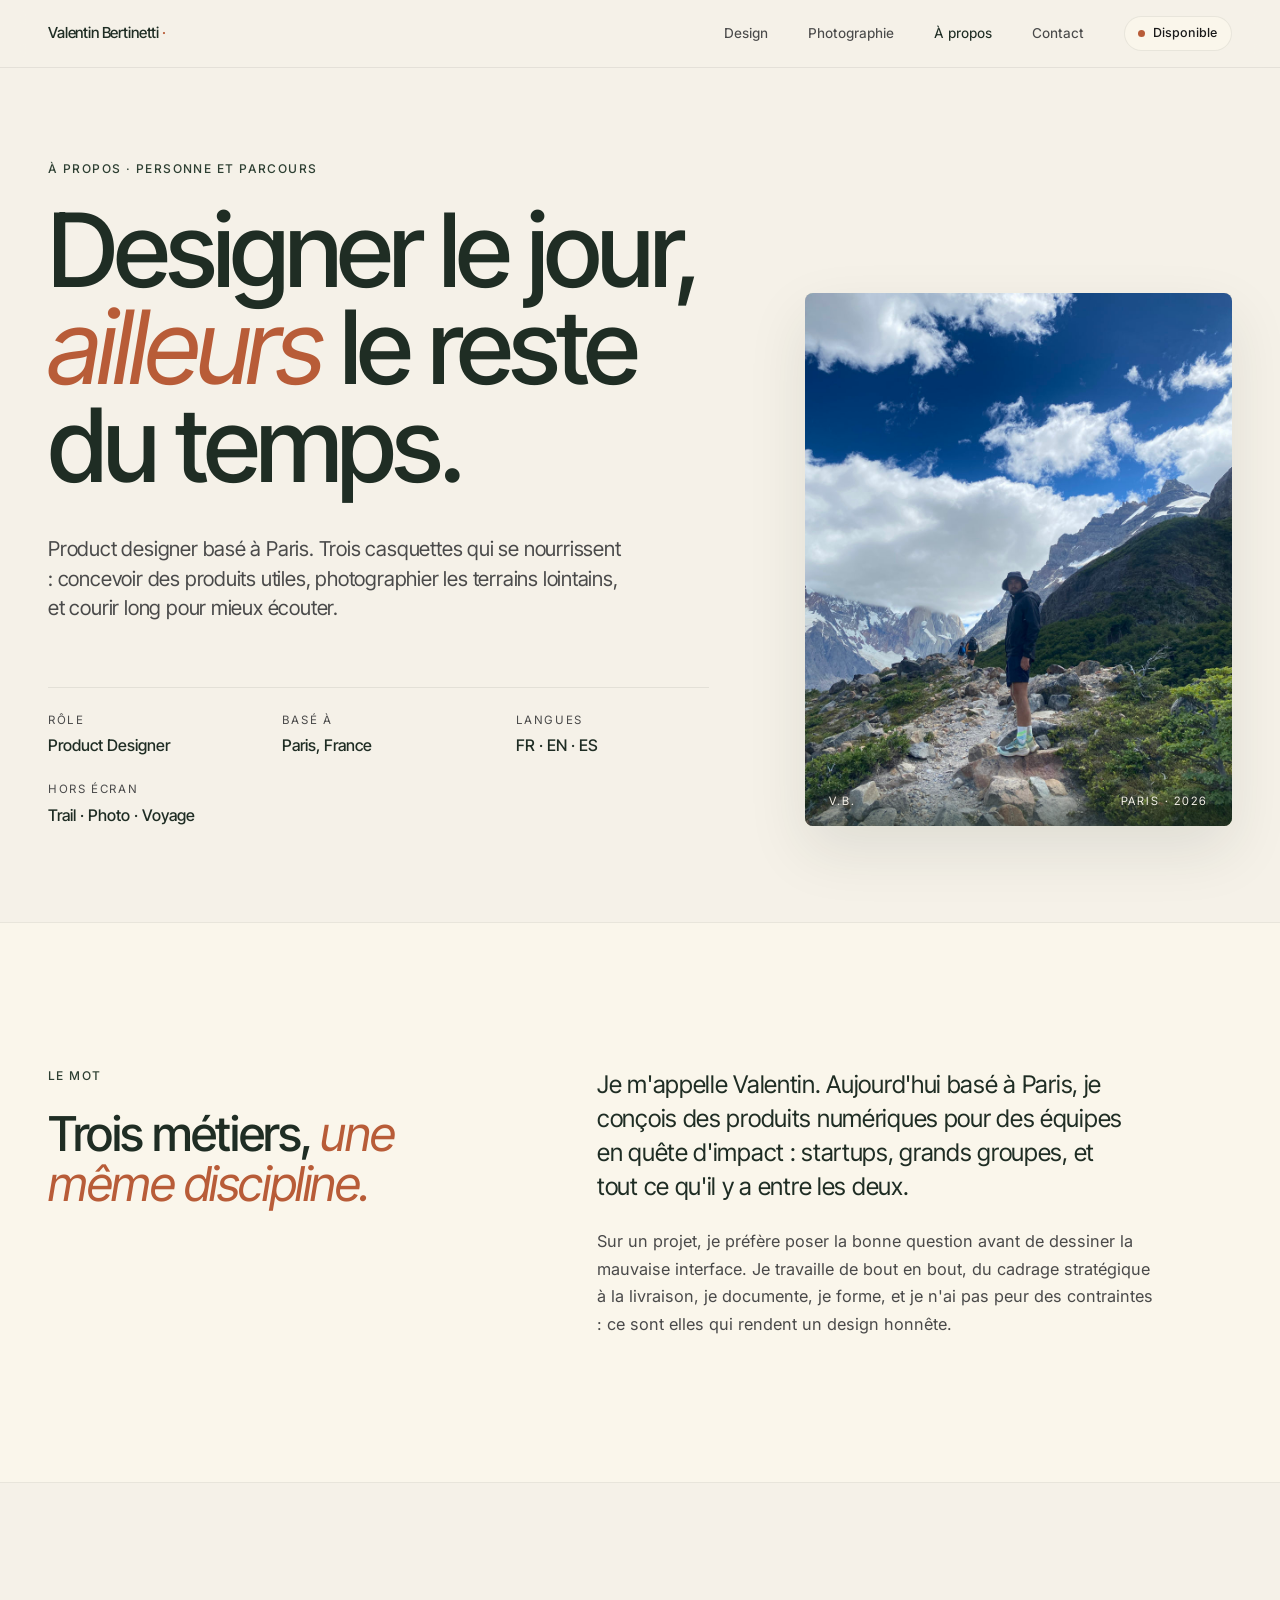
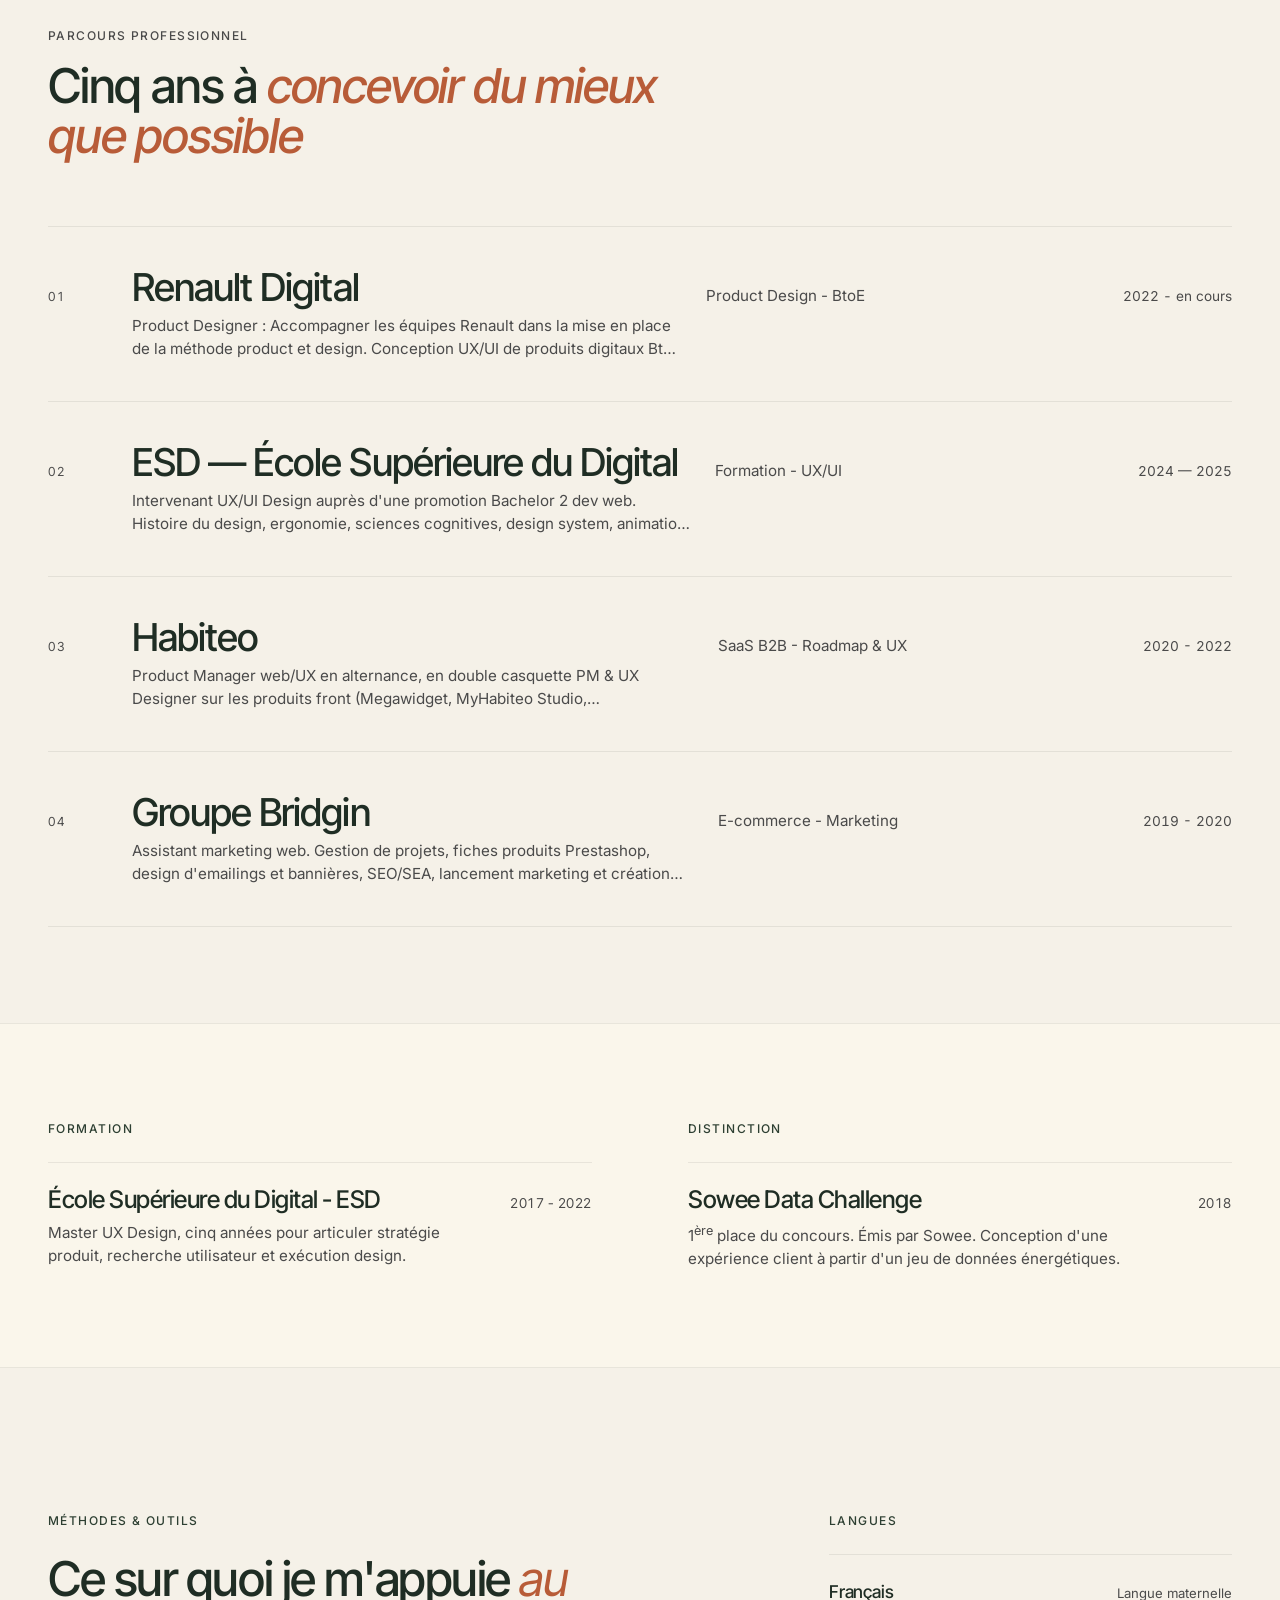
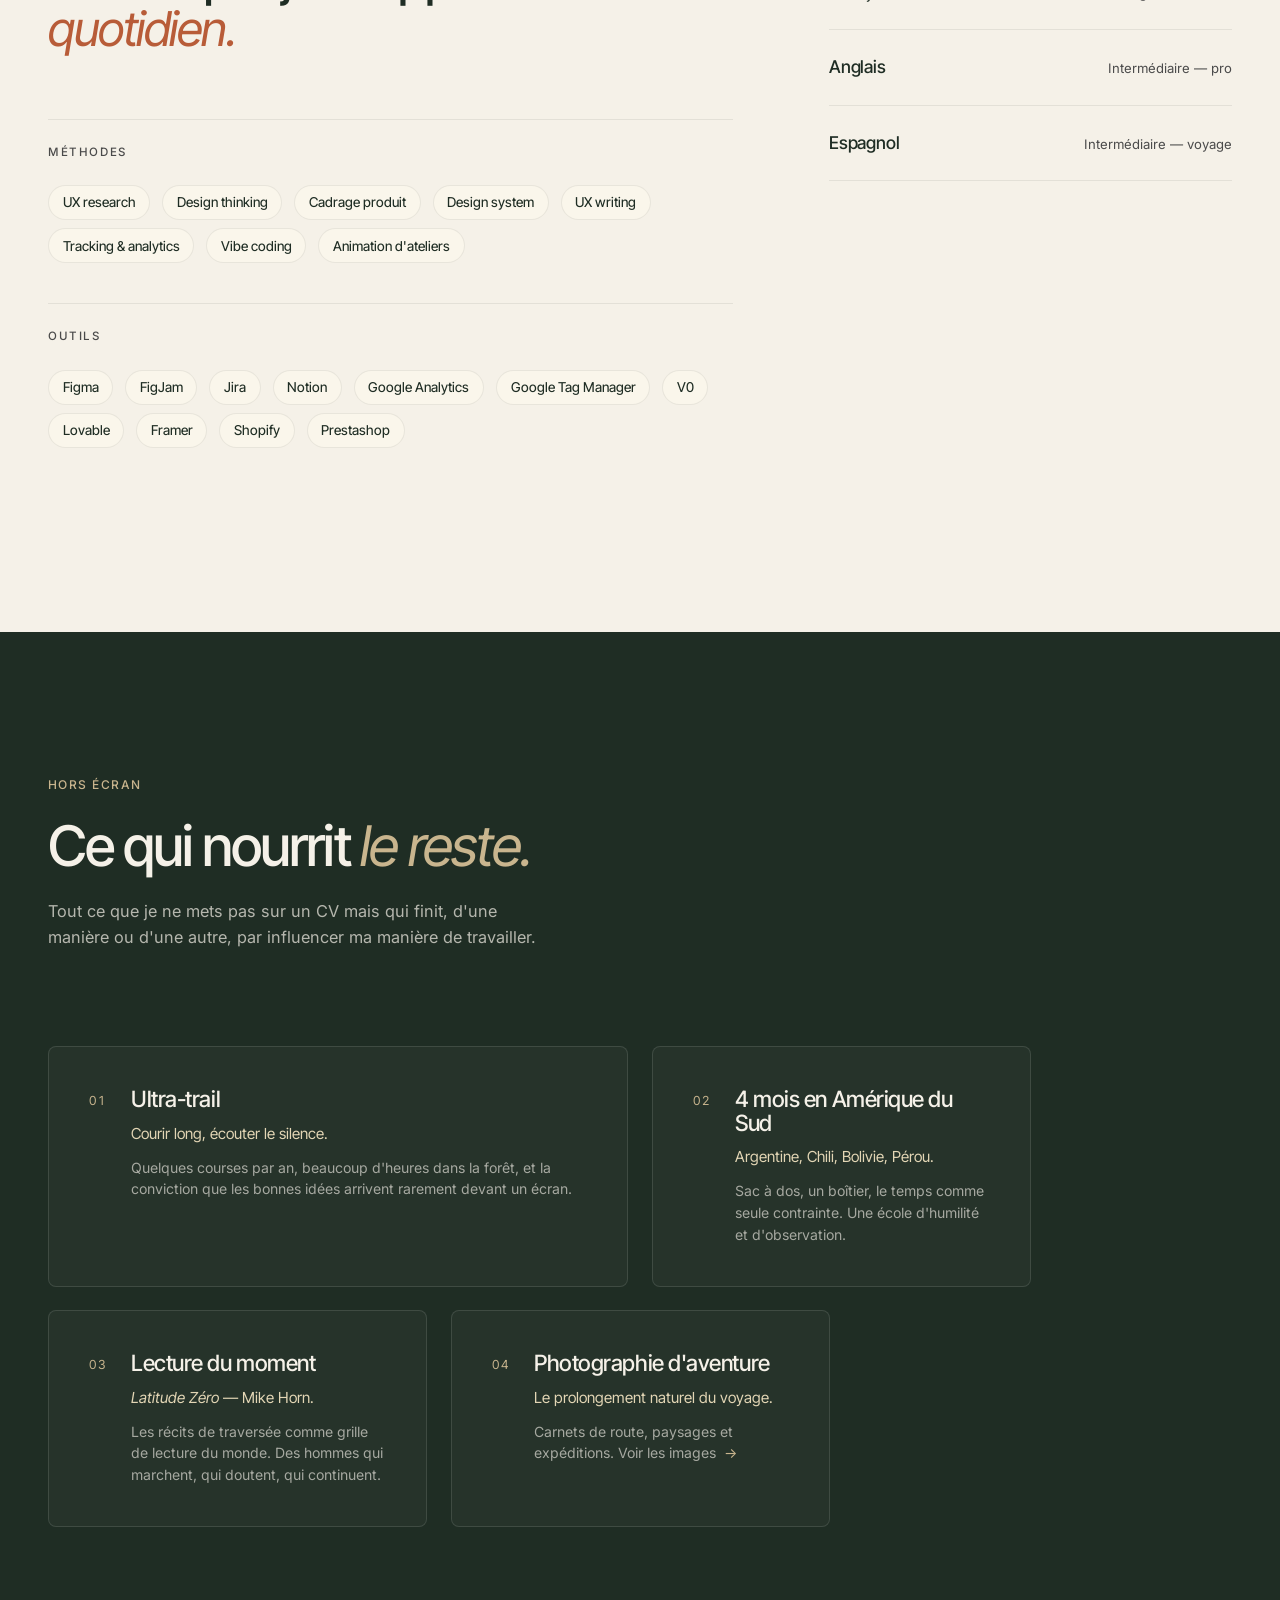
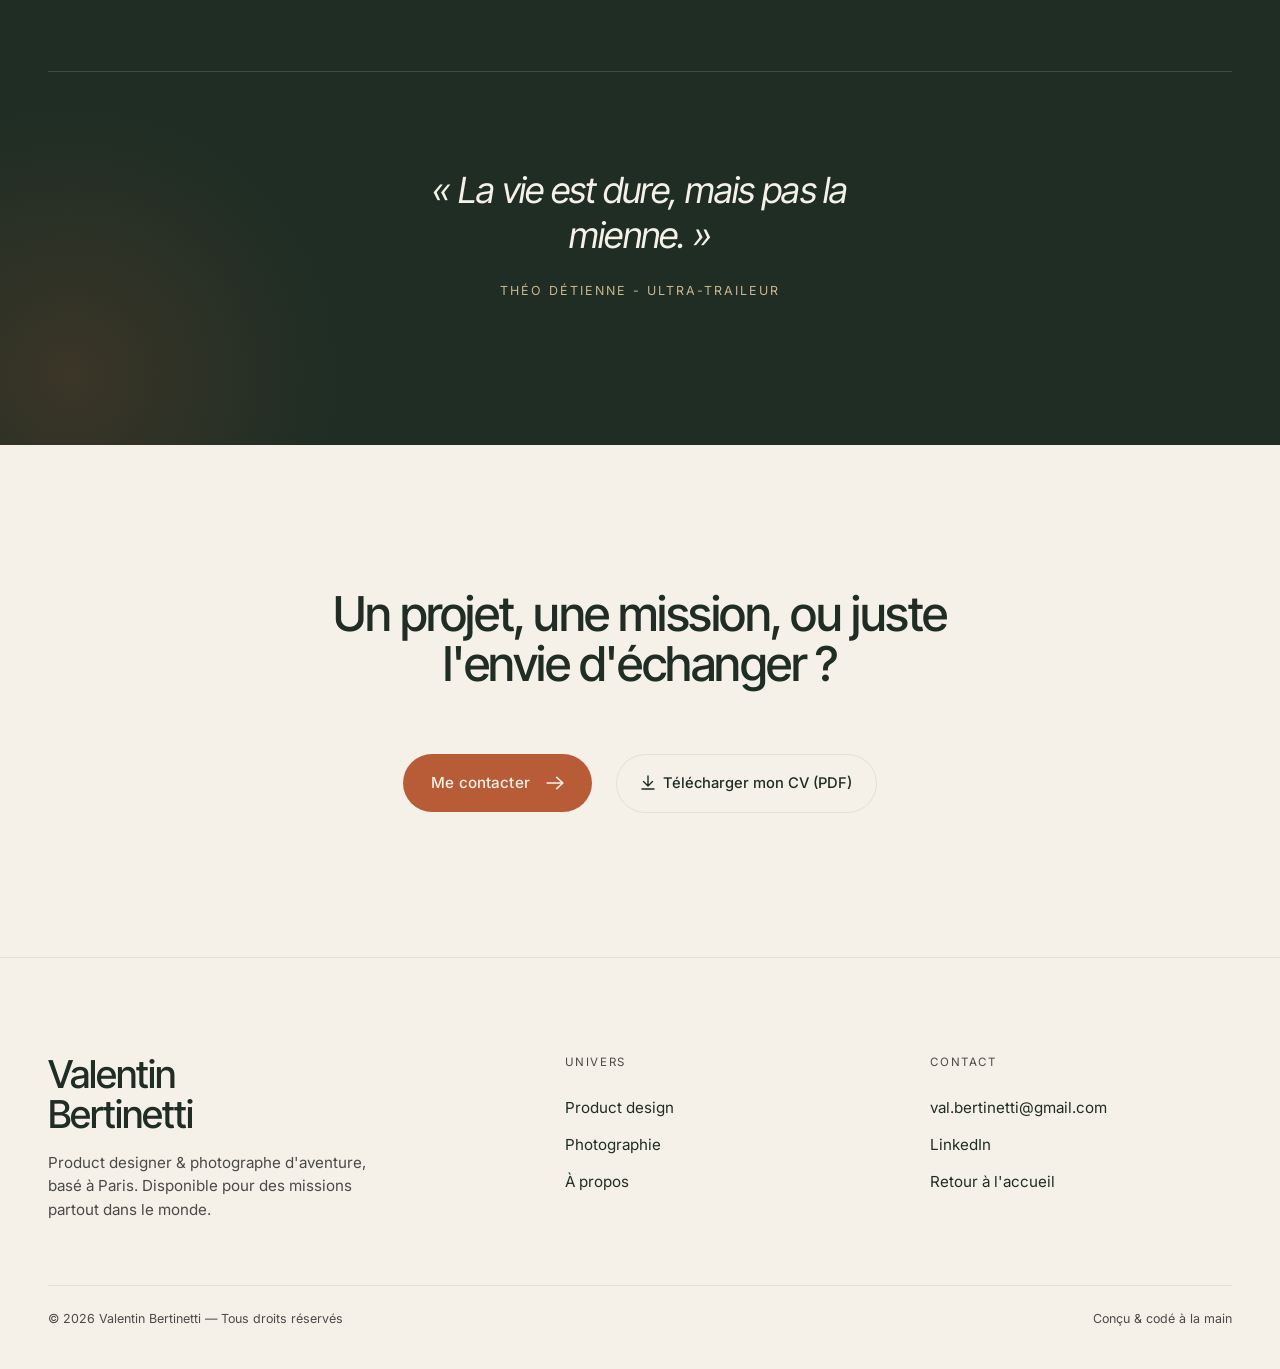
==== commit 0313ae22: "V1 : Correction des images et rédaction article" ====
--- a/a-propos.html
+++ b/a-propos.html
@@ -36,22 +36,23 @@
             </nav>
         </div>
 
-        <!-- Overlay menu mobile -->
-        <div class="site-header__overlay" id="site-nav-overlay" aria-hidden="true">
-            <nav class="site-header__overlay-nav" aria-label="Menu mobile">
-                <ul class="site-header__overlay-list">
-                    <li><a href="design.html" class="site-header__overlay-link "><span class="site-header__overlay-list-num">01</span>Design</a></li>
-                    <li><a href="photography.html" class="site-header__overlay-link "><span class="site-header__overlay-list-num">02</span>Photographie</a></li>
-                    <li><a href="a-propos.html" class="site-header__overlay-link is-active"><span class="site-header__overlay-list-num">03</span>À propos</a></li>
-                    <li><a href="#contact" class="site-header__overlay-link"><span class="site-header__overlay-list-num">04</span>Contact</a></li>
-                </ul>
-            </nav>
-            <div class="site-header__overlay-footer">
-                <a href="mailto:val.bertinetti@gmail.com">val.bertinetti@gmail.com</a>
-                <a href="https://www.linkedin.com/in/valentin-bertinetti/" target="_blank" rel="noopener noreferrer">LinkedIn</a>
-            </div>
+    </header>
+
+    <!-- Overlay menu mobile -->
+    <div class="site-header__overlay" id="site-nav-overlay" aria-hidden="true">
+        <nav class="site-header__overlay-nav" aria-label="Menu mobile">
+            <ul class="site-header__overlay-list">
+                <li><a href="design.html" class="site-header__overlay-link "><span class="site-header__overlay-list-num">01</span>Design</a></li>
+                <li><a href="photography.html" class="site-header__overlay-link "><span class="site-header__overlay-list-num">02</span>Photographie</a></li>
+                <li><a href="a-propos.html" class="site-header__overlay-link is-active"><span class="site-header__overlay-list-num">03</span>À propos</a></li>
+                <li><a href="#contact" class="site-header__overlay-link"><span class="site-header__overlay-list-num">04</span>Contact</a></li>
+            </ul>
+        </nav>
+        <div class="site-header__overlay-footer">
+            <a href="mailto:val.bertinetti@gmail.com">val.bertinetti@gmail.com</a>
+            <a href="https://www.linkedin.com/in/valentin-bertinetti/" target="_blank" rel="noopener noreferrer">LinkedIn</a>
         </div>
-    </header>
+    </div>
 
     <main>
 
@@ -90,7 +91,7 @@
                 </div>
 
                 <div class="about-hero__portrait reveal reveal-delay-2">
-                    <img src="assets/images/portrait-valentin.jpg" alt="Portrait de Valentin Bertinetti" loading="eager" />
+                    <img src="assets/images/profilphoto.jpg" alt="Portrait de Valentin Bertinetti" loading="eager" />
                     <div class="about-hero__portrait-caption" aria-hidden="true">
                         <span>V.B.</span>
                         <span>Paris · 2026</span>
--- a/assets/css/styles.css
+++ b/assets/css/styles.css
@@ -222,13 +222,13 @@
 
 .split__half--design .split__media {
     background-image: linear-gradient(135deg, #2D3F32 0%, #4A6B52 100%),
-                      url("/Users/bertinettivalentin/Portefolio/assets/images/threepercent.png");
+                      url("../images/threepercent.png");
     background-blend-mode: multiply;
-    background-image: url("/Users/bertinettivalentin/Portefolio/assets/images/threepercent.png");
+    background-image: url("../images/threepercent.png");
 }
 
 .split__half--photo .split__media {
-    background-image: url('/Users/bertinettivalentin/Portefolio/assets/images/salkantay.jpg');
+    background-image: url('../images/salkantay.jpg');
 }
 
 .split__half:hover {
@@ -830,6 +830,13 @@
     transform: translate(0, -50%) scale(1);
 }
 @media (max-width: 900px) {
+    .pindex__item:hover .pindex__link {
+        padding-left: 0;
+        color: var(--color-forest-deep);
+    }
+    .pindex__item:hover .pindex__preview {
+        transform: none;
+    }
     .pindex__link {
         grid-template-columns: 40px 1fr auto;
         grid-template-rows: auto auto;
@@ -1204,6 +1211,12 @@
 
     .home__intro {
         top: 50%;
+        animation: introFadeOut var(--duration-slow) var(--ease-out) 3s forwards;
+    }
+
+    @keyframes introFadeOut {
+        from { opacity: 1; }
+        to   { opacity: 0; }
     }
 
     .site-header__nav {
@@ -1420,6 +1433,7 @@
     align-items: center;
     gap: var(--space-md);
     overflow-x: auto;
+    overflow-y: hidden;
     scrollbar-width: none;
 }
 
@@ -4095,7 +4109,7 @@
 
 /* Quand le menu est ouvert, le header reste au-dessus de l'overlay */
 body.menu-open .site-header {
-    background: transparent;
+    background: var(--color-ivory);
     backdrop-filter: none;
     -webkit-backdrop-filter: none;
     border-bottom-color: transparent;
